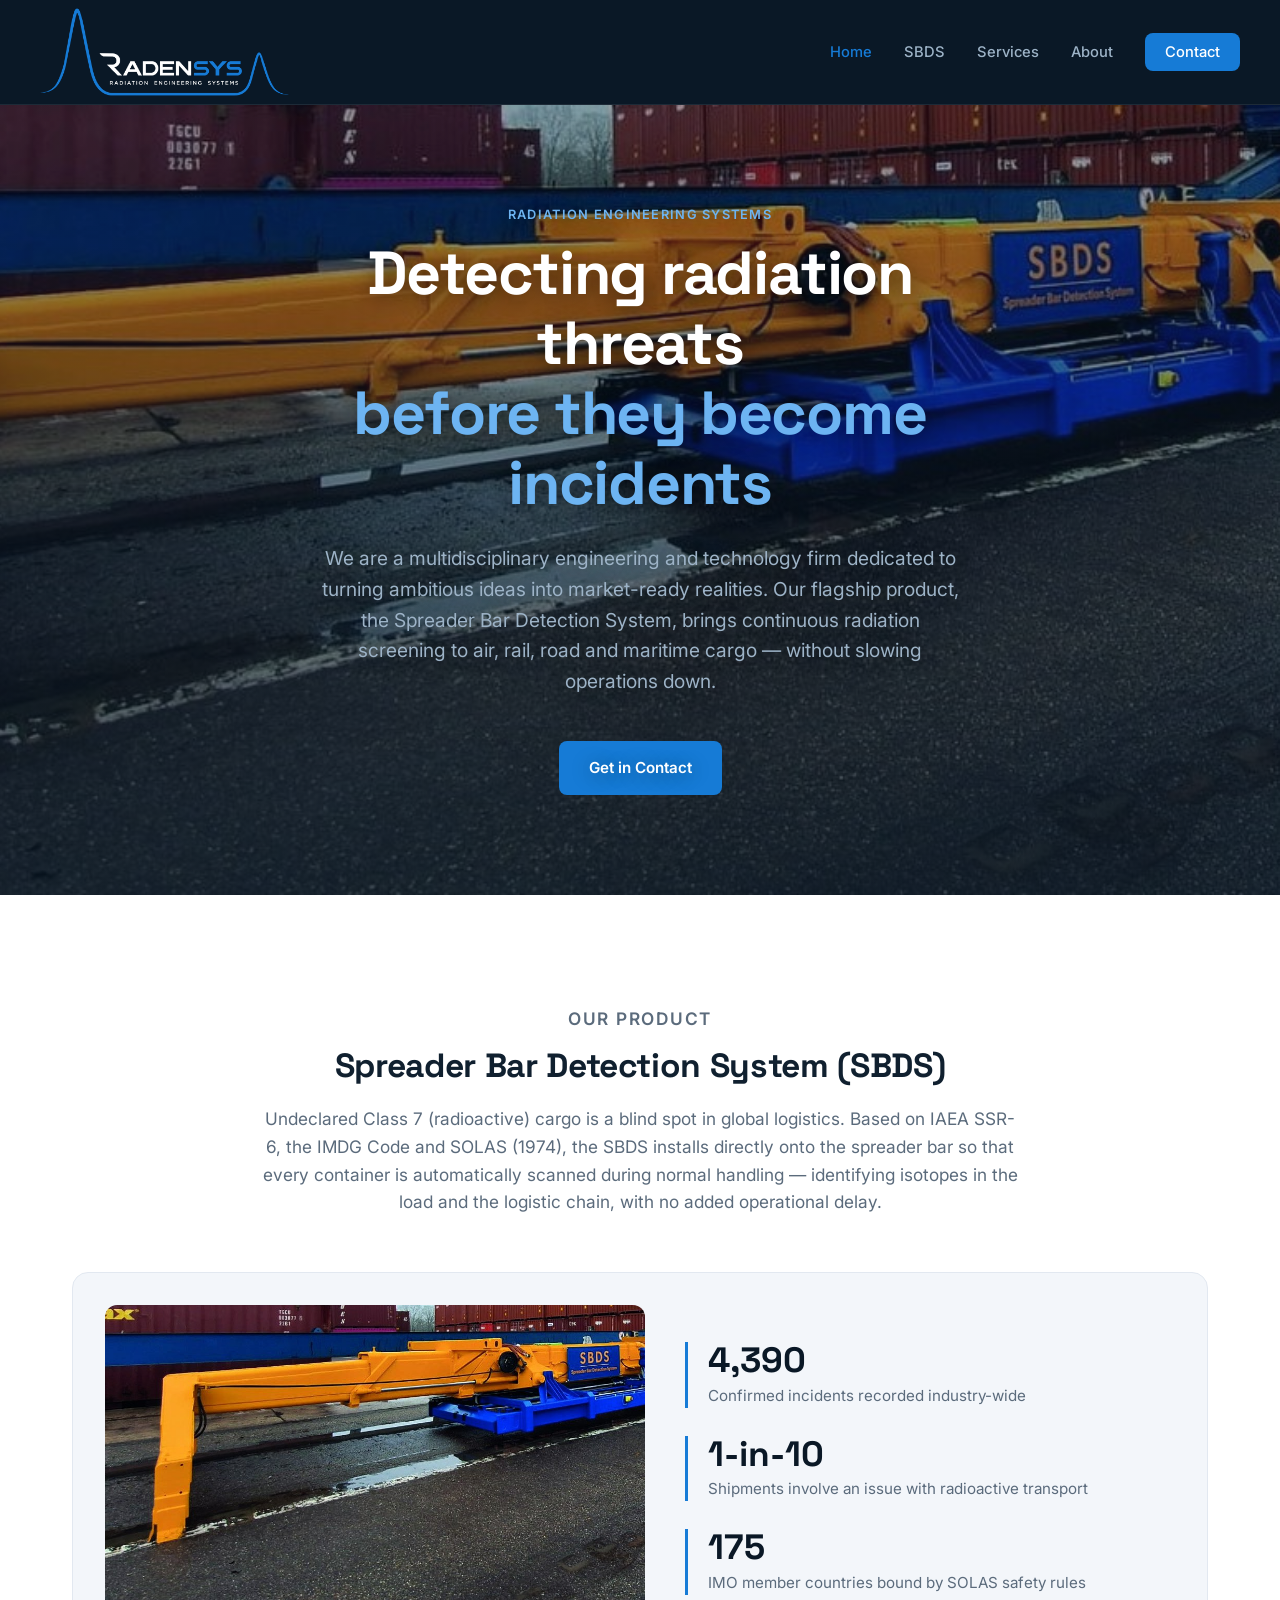
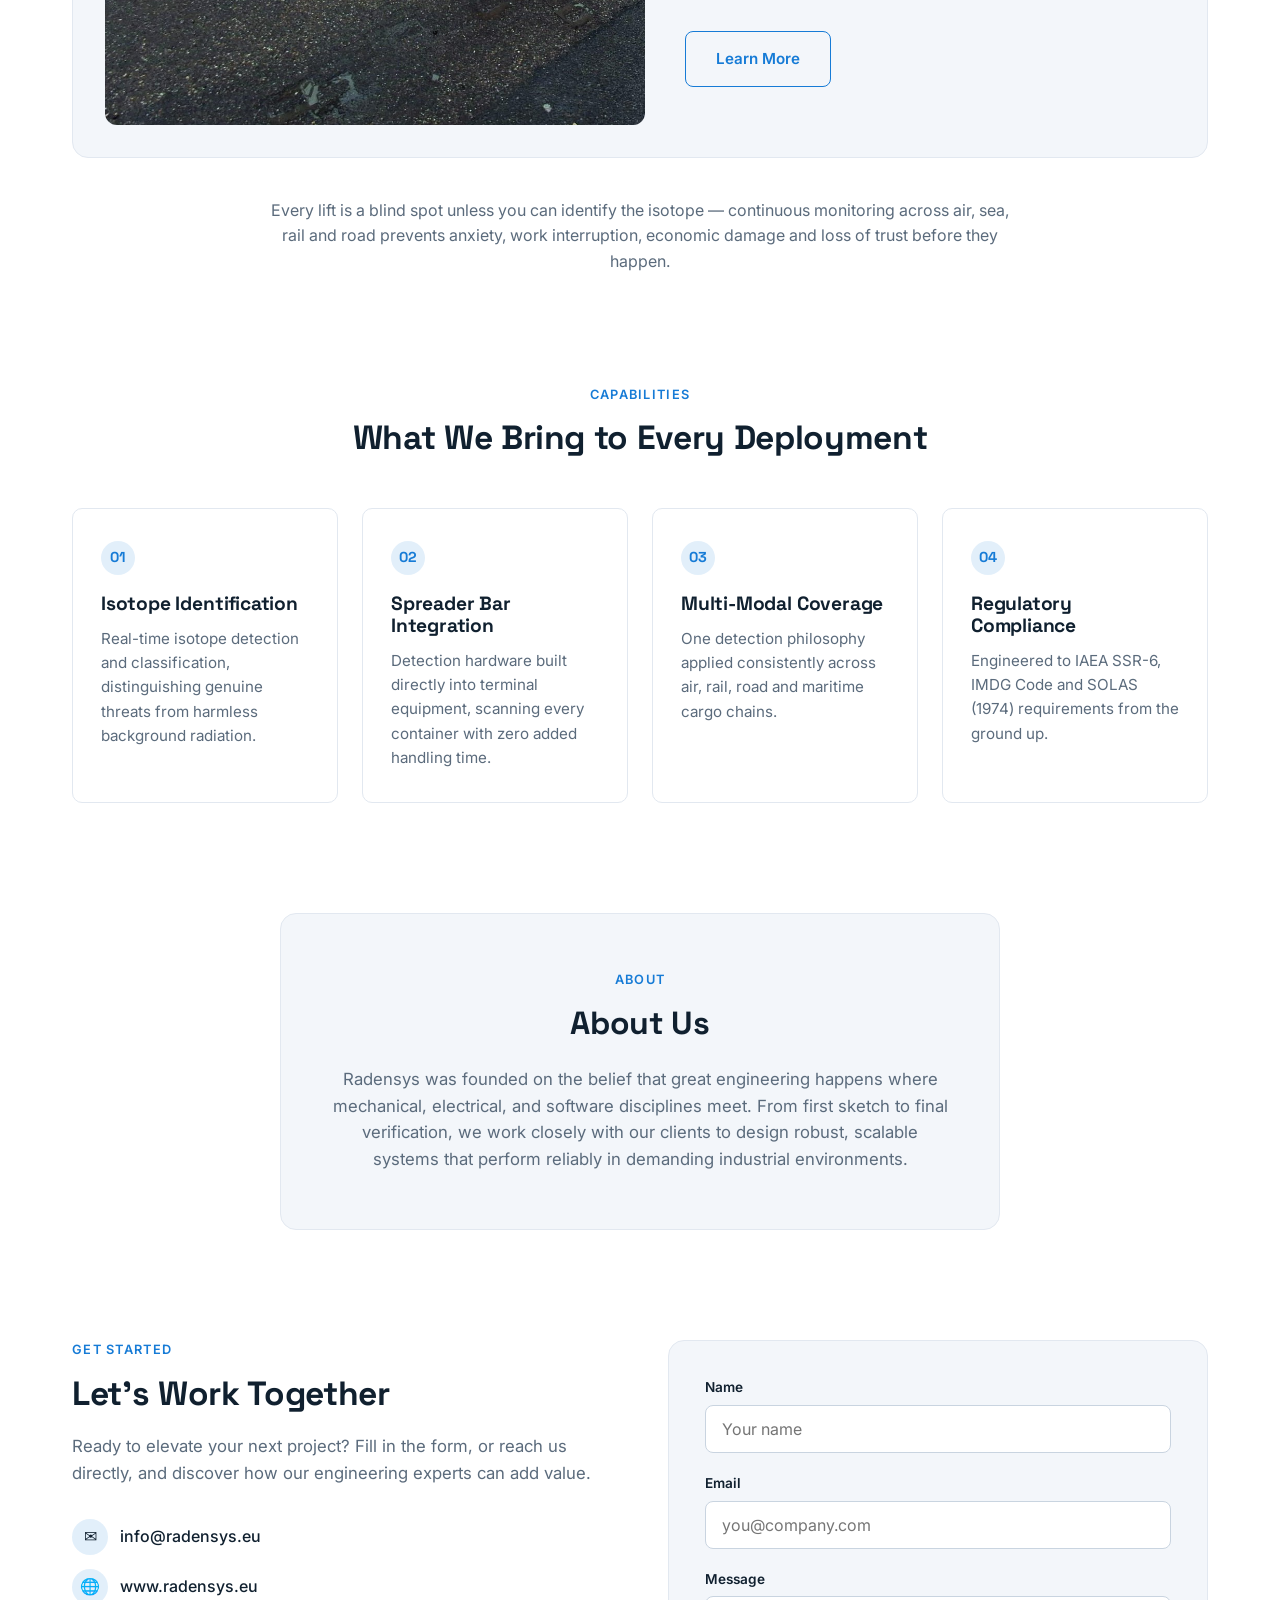
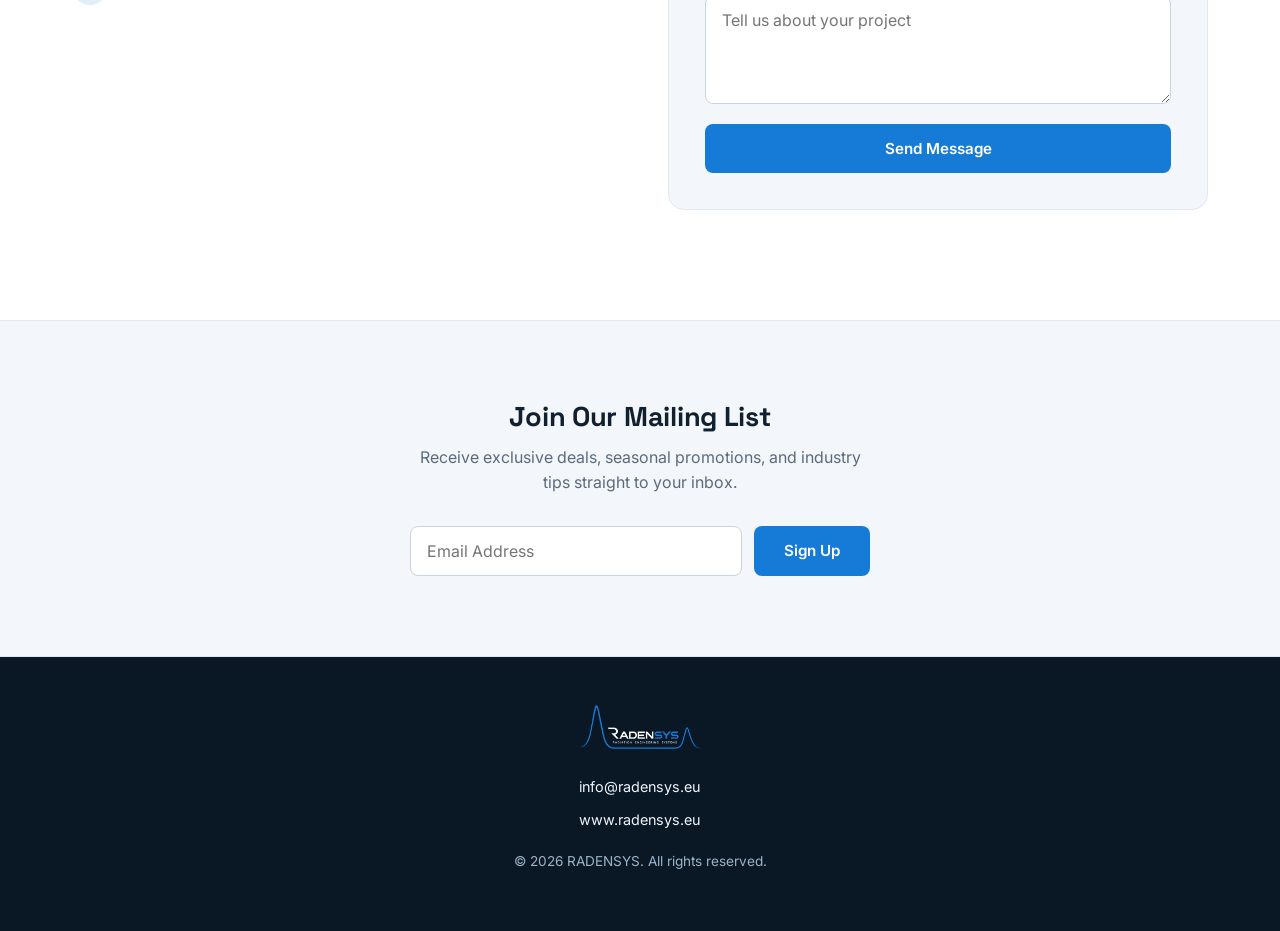
==== index.html @ 4e3378b7 "Connect contact form to Formspree endpoint The form posted to the placeholder https://formspree.io/f" ====
<!DOCTYPE html>
<html lang="en">
<head>
    <meta charset="UTF-8">
    <meta name="viewport" content="width=device-width, initial-scale=1.0">
    <title>RADENSYS | Radiation Engineering Systems</title>
    <meta name="description" content="Radensys develops the Spreader Bar Detection System (SBDS): continuous radiation threat detection for air, rail, road and maritime cargo transport.">

    <link rel="preconnect" href="https://fonts.googleapis.com">
    <link rel="preconnect" href="https://fonts.gstatic.com" crossorigin>
    <link href="https://fonts.googleapis.com/css2?family=Inter:wght@300;400;500;600;700&family=Space+Grotesk:wght@500;600;700&display=swap" rel="stylesheet">

    <link rel="stylesheet" href="style.css">
</head>
<body>

    <!-- ============ HEADER / NAV ============ -->
    <header class="navbar">
        <div class="logo">
            <a href="#home">
                <img src="assets/images/logo.png" alt="RADENSYS" width="260" height="92" decoding="async">
            </a>
        </div>

        <button class="menu-toggle" id="menuToggle" aria-label="Menu openen" aria-expanded="false">
            <span></span>
            <span></span>
            <span></span>
        </button>

        <ul class="nav-links" id="navLinks">
            <li><a href="#home" data-nav-link>Home</a></li>
            <li><a href="#product" data-nav-link>SBDS</a></li>
            <li><a href="#services" data-nav-link>Services</a></li>
            <li><a href="#about" data-nav-link>About</a></li>
            <li><a href="#contact" class="nav-cta" data-nav-link>Contact</a></li>
        </ul>
    </header>

    <!-- ============ HERO ============ -->
    <section class="hero" id="home">
        <div class="hero-bg" style="background-image:url('assets/images/hero-bg.jpg');"></div>
        <div class="hero-overlay"></div>

        <div class="hero-content">
            <p class="eyebrow eyebrow--on-dark">RADIATION ENGINEERING SYSTEMS</p>
            <h1>Detecting radiation threats <span>before they become incidents</span></h1>
            <p class="hero-lead">
                We are a multidisciplinary engineering and technology firm dedicated to turning
                ambitious ideas into market-ready realities. Our flagship product, the Spreader Bar
                Detection System, brings continuous radiation screening to air, rail, road and
                maritime cargo &mdash; without slowing operations down.
            </p>
            <a href="#contact" class="btn">Get in Contact</a>
        </div>
    </section>

    <!-- ============ PRODUCT: SBDS ============ -->
    <section class="product-section reveal" id="product">
        <div class="product-intro">
            <p class="eyebrow">OUR PRODUCT</p>
            <h2>Spreader Bar Detection System (SBDS)</h2>
            <p>
                Undeclared Class 7 (radioactive) cargo is a blind spot in global logistics. Based on
                IAEA SSR-6, the IMDG Code and SOLAS (1974), the SBDS installs directly onto the
                spreader bar so that every container is automatically scanned during normal handling
                &mdash; identifying isotopes in the load and the logistic chain, with no added
                operational delay.
            </p>
        </div>

        <div class="product-showcase">
            <img src="assets/images/product-detail.jpg" alt="The Radensys Spreader Bar Detection System installed on a container terminal" loading="lazy" decoding="async" width="1040" height="816">
            <div class="product-stats">
                <div class="stat">
                    <span class="stat-number">4,390</span>
                    <span class="stat-label">Confirmed incidents recorded industry-wide</span>
                </div>
                <div class="stat">
                    <span class="stat-number">1-in-10</span>
                    <span class="stat-label">Shipments involve an issue with radioactive transport</span>
                </div>
                <div class="stat">
                    <span class="stat-number">175</span>
                    <span class="stat-label">IMO member countries bound by SOLAS safety rules</span>
                </div>

                <a href="sbds-whitepaper.html" class="btn btn--outline">Learn More</a>
            </div>
        </div>

        <p class="product-footnote">
            Every lift is a blind spot unless you can identify the isotope &mdash;
            continuous monitoring across air, sea, rail and road prevents anxiety, work
            interruption, economic damage and loss of trust before they happen.
        </p>
    </section>

    <!-- ============ SERVICES ============ -->
    <section class="services-section reveal" id="services">
        <p class="eyebrow">CAPABILITIES</p>
        <h2>What We Bring to Every Deployment</h2>
        <div class="grid">
            <div class="card reveal">
                <span class="card-code">01</span>
                <h3>Isotope Identification</h3>
                <p>Real-time isotope detection and classification, distinguishing genuine threats from harmless background radiation.</p>
            </div>
            <div class="card reveal">
                <span class="card-code">02</span>
                <h3>Spreader Bar Integration</h3>
                <p>Detection hardware built directly into terminal equipment, scanning every container with zero added handling time.</p>
            </div>
            <div class="card reveal">
                <span class="card-code">03</span>
                <h3>Multi-Modal Coverage</h3>
                <p>One detection philosophy applied consistently across air, rail, road and maritime cargo chains.</p>
            </div>
            <div class="card reveal">
                <span class="card-code">04</span>
                <h3>Regulatory Compliance</h3>
                <p>Engineered to IAEA SSR-6, IMDG Code and SOLAS (1974) requirements from the ground up.</p>
            </div>
        </div>
    </section>

    <!-- ============ ABOUT ============ -->
    <section class="about-section reveal" id="about">
        <div class="about-frame">
            <p class="eyebrow">ABOUT</p>
            <h2>About Us</h2>
            <p>
                Radensys was founded on the belief that great engineering happens where mechanical,
                electrical, and software disciplines meet. From first sketch to final verification, we
                work closely with our clients to design robust, scalable systems that perform reliably
                in demanding industrial environments.
            </p>
        </div>
    </section>

    <!-- ============ CTA: WORK TOGETHER / CONTACT ============ -->
    <section class="cta-section reveal" id="contact">
        <div class="contact-wrap">
            <div class="contact-intro">
                <p class="eyebrow">GET STARTED</p>
                <h2>Let's Work Together</h2>
                <p>
                    Ready to elevate your next project? Fill in the form, or reach us directly, and
                    discover how our engineering experts can add value.
                </p>

                <div class="contact-details">
                    <a href="mailto:info@radensys.eu">
                        <span class="contact-icon" aria-hidden="true">&#9993;</span>
                        info@radensys.eu
                    </a>
                    <a href="https://www.radensys.eu">
                        <span class="contact-icon" aria-hidden="true">&#127760;</span>
                        www.radensys.eu
                    </a>
                </div>
            </div>

            <div class="contact-card">
                <!--
                    Formulier via Formspree (gratis tot 50 verzendingen/maand, geen backend nodig).
                    Inzendingen komen toe op info@radensys.eu.
                    Het versturen zelf gebeurt via fetch() in main.js, zodat de bezoeker
                    op de pagina blijft; zonder JavaScript valt dit terug op een gewone POST.
                -->
                <form class="contact-form" id="contactForm" action="https://formspree.io/f/xnjebndk" method="POST">
                    <input type="hidden" name="_subject" value="New contact form message — Radensys website">

                    <div class="field">
                        <label for="contactName">Name</label>
                        <input type="text" id="contactName" name="name" placeholder="Your name" required>
                    </div>

                    <div class="field">
                        <label for="contactEmail">Email</label>
                        <input type="email" id="contactEmail" name="email" placeholder="you@company.com" required>
                    </div>

                    <div class="field">
                        <label for="contactMessage">Message</label>
                        <textarea id="contactMessage" name="message" rows="4" placeholder="Tell us about your project" required></textarea>
                    </div>

                    <button type="submit" class="btn btn--block">Send Message</button>
                </form>

                <p id="contactFormStatus" class="form-status" hidden></p>
            </div>
        </div>
    </section>

    <!-- ============ NEWSLETTER ============ -->
    <section class="newsletter-section">
        <h2>Join Our Mailing List</h2>
        <p>Receive exclusive deals, seasonal promotions, and industry tips straight to your inbox.</p>
        <!--
            Zelfde Formspree-formulier als het contactformulier (zie hierboven) —
            beide komen zo toe op hetzelfde e-mailadres, met een duidelijk
            onderwerp om ze uit elkaar te houden.
        -->
        <form id="newsletterForm" class="newsletter-form" action="https://formspree.io/f/YOUR_FORM_ID" method="POST">
            <input type="hidden" name="_subject" value="New mailing list signup — Radensys website">
            <input type="hidden" name="form_name" value="Mailing list signup">
            <label for="newsletterEmail" class="sr-only">Email Address</label>
            <input type="email" id="newsletterEmail" name="email" placeholder="Email Address" required>
            <button type="submit" class="btn">Sign Up</button>
        </form>
        <p id="newsletterThanks" class="newsletter-thanks" hidden>Thank you!</p>
    </section>

    <!-- ============ FOOTER ============ -->
    <footer>
        <img src="assets/images/logo.png" alt="RADENSYS" class="footer-logo" width="160" height="57" loading="lazy" decoding="async">
        <p><a href="mailto:info@radensys.eu">info@radensys.eu</a></p>
        <p><a href="https://www.radensys.eu">www.radensys.eu</a></p>
        <p class="copyright">&copy; 2026 RADENSYS. All rights reserved.</p>
    </footer>

    <!-- Sticky mobiele contact-balk (enkel zichtbaar op smalle schermen) -->
    <div class="mobile-cta-bar">
        <a href="mailto:info@radensys.eu">Email</a>
        <a href="#contact" class="btn">Get in Contact</a>
    </div>

    <!-- Back-to-top knop, verschijnt na scrollen -->
    <button id="backToTop" class="back-to-top" aria-label="Terug naar boven" hidden>&uarr;</button>

    <script src="main.js"></script>
</body>
</html>
---- style.css ----
/* ==========================================================
   RADENSYS — stylesheet
   Kleurenschema afgeleid van het echte logo: blauw (#167BD6),
   zwart/inkt, en wit. Donkere navbar/hero (waar het logo van
   nature op staat), de rest van de site is licht en helder.
   ========================================================== */

:root {
    /* Kleuren */
    --navy: #0a1826;        /* donker navy voor navbar, hero, footer */
    --navy-soft: #12283b;
    --bg: #ffffff;          /* hoofdachtergrond: licht */
    --bg-soft: #f3f6fa;     /* lichte sectie-achtergrond ter afwisseling */
    --card-bg: #ffffff;
    --border-color: #e2e8f0;
    --border-color-strong: #c9d4e0;
    --text-main: #10202f;   /* bijna zwart, ietsje navy getint */
    --text-muted: #5b6b7c;
    --text-on-dark: #eef4fb;
    --text-on-dark-muted: #9db3c7;

    --accent: #167bd6;      /* het echte logo-blauw */
    --accent-dark: #0f5ea8;
    --accent-soft: rgba(22, 123, 214, 0.12);

    /* Typografie */
    --font-display: 'Space Grotesk', 'Inter', sans-serif;
    --font-body: 'Inter', sans-serif;

    --max-width: 1200px;
}

/* --- Reset --- */
* {
    box-sizing: border-box;
    margin: 0;
    padding: 0;
}

html {
    scroll-behavior: smooth;
}

body {
    font-family: var(--font-body);
    background-color: var(--bg);
    color: var(--text-main);
    line-height: 1.6;
    overflow-x: hidden;
}

h1, h2, h3 {
    font-family: var(--font-display);
    line-height: 1.15;
    letter-spacing: -0.01em;
}

a {
    color: inherit;
}

.sr-only {
    position: absolute;
    width: 1px;
    height: 1px;
    overflow: hidden;
    clip: rect(0 0 0 0);
    white-space: nowrap;
}

/* Eyebrow: klein label boven een titel */
.eyebrow {
    font-family: var(--font-body);
    font-size: 0.8rem;
    font-weight: 600;
    letter-spacing: 0.1em;
    text-transform: uppercase;
    color: var(--accent);
    margin-bottom: 14px;
}

.eyebrow--on-dark {
    color: #6db4f2;
}

/* --- Knop --- */
.btn {
    display: inline-block;
    background-color: var(--accent);
    color: #ffffff;
    text-decoration: none;
    padding: 15px 30px;
    font-family: var(--font-body);
    font-weight: 600;
    font-size: 0.95rem;
    border: none;
    border-radius: 8px;
    cursor: pointer;
    transition: background 0.2s, transform 0.15s, box-shadow 0.2s;
}

.btn:hover {
    background-color: var(--accent-dark);
    transform: translateY(-2px);
    box-shadow: 0 10px 24px -8px var(--accent-soft);
}

.btn--block {
    width: 100%;
    text-align: center;
}

.btn--outline {
    background-color: transparent;
    color: var(--accent);
    border: 1.5px solid var(--accent);
    align-self: flex-start;
    margin-top: 8px;
}

.btn--outline:hover {
    background-color: var(--accent);
    color: #ffffff;
}

/* ==========================================================
   SCROLL REVEAL
   ========================================================== */
.reveal {
    opacity: 0;
    transform: translateY(24px);
    transition: opacity 0.6s ease, transform 0.6s ease;
}

.reveal.is-visible {
    opacity: 1;
    transform: translateY(0);
}

@media (prefers-reduced-motion: reduce) {
    .reveal {
        opacity: 1;
        transform: none;
        transition: none;
    }
}

/* ==========================================================
   NAVBAR (blijft donker — het logo is hiervoor gemaakt)
   ========================================================== */
.navbar {
    position: sticky;
    top: 0;
    z-index: 100;
    display: flex;
    justify-content: space-between;
    align-items: center;
    padding: 8px max(2rem, (100vw - var(--max-width)) / 2);
    background-color: var(--navy);
    border-bottom: 1px solid rgba(255, 255, 255, 0.08);
}

.navbar .logo img {
    height: 88px;
    width: auto;
    display: block;
}

.nav-links {
    display: flex;
    align-items: center;
    gap: 32px;
    list-style: none;
}

.nav-links a {
    color: var(--text-on-dark-muted);
    text-decoration: none;
    font-weight: 500;
    font-size: 0.92rem;
    transition: color 0.2s;
}

.nav-links a:hover {
    color: var(--text-on-dark);
}

.nav-links a.nav-cta {
    color: #ffffff;
    background-color: var(--accent);
    padding: 10px 20px;
    border-radius: 8px;
}

.nav-links a.nav-cta:hover {
    background-color: var(--accent-dark);
    color: #ffffff;
}

.nav-links a.active-link {
    color: var(--accent);
}

.nav-links a.nav-cta.active-link {
    color: #ffffff;
}

/* Hamburger (verborgen op desktop) */
.menu-toggle {
    display: none;
    flex-direction: column;
    justify-content: space-between;
    width: 26px;
    height: 18px;
    background: none;
    border: none;
    cursor: pointer;
    padding: 0;
}

.menu-toggle span {
    display: block;
    height: 2px;
    width: 100%;
    background-color: var(--text-on-dark);
    border-radius: 2px;
    transition: transform 0.2s, opacity 0.2s;
}

/* ==========================================================
   HERO (donker, met productfoto als achtergrond)
   ========================================================== */
.hero {
    position: relative;
    display: flex;
    align-items: center;
    justify-content: center;
    min-height: 82vh;
    text-align: center;
    overflow: hidden;
    background-color: var(--navy);
}

.hero-bg {
    position: absolute;
    inset: 0;
    background-size: cover;
    background-position: center;
    opacity: 0.85;
}

.hero-overlay {
    position: absolute;
    inset: 0;
    background: linear-gradient(180deg, rgba(10, 24, 38, 0.25) 0%, rgba(10, 24, 38, 0.7) 100%);
}

.hero-content {
    position: relative;
    z-index: 2;
    max-width: 820px;
    padding: 100px 2rem;
    color: var(--text-on-dark);
    text-shadow: 0 2px 20px rgba(0, 0, 0, 0.45);
}

.hero-content h1 {
    font-size: clamp(2.4rem, 5vw, 3.8rem);
    font-weight: 700;
    letter-spacing: -0.02em;
    margin-bottom: 24px;
    color: #ffffff;
}

.hero-content h1 span {
    color: #6db4f2;
    display: block;
}

.hero-lead {
    font-family: var(--font-body);
    font-size: clamp(1.05rem, 2vw, 1.2rem);
    color: var(--text-on-dark-muted);
    max-width: 640px;
    margin: 0 auto 44px auto;
}

/* ==========================================================
   PRODUCT — Spreader Bar Detection System
   ========================================================== */
.product-section {
    max-width: var(--max-width);
    margin: 0 auto;
    padding: 110px 2rem;
}

.product-intro {
    max-width: 760px;
    margin: 0 auto 56px auto;
    text-align: center;
}

.product-intro h2 {
    font-size: 2.1rem;
    margin-bottom: 20px;
}

.product-intro p {
    color: var(--text-muted);
    font-size: 1.08rem;
}

.product-showcase {
    display: grid;
    grid-template-columns: 1.1fr 1fr;
    gap: 40px;
    align-items: center;
    background-color: var(--bg-soft);
    border: 1px solid var(--border-color);
    border-radius: 16px;
    padding: 32px;
}

.product-showcase img {
    width: 100%;
    height: 100%;
    max-height: 420px;
    object-fit: cover;
    border-radius: 12px;
    display: block;
}

.product-stats {
    display: flex;
    flex-direction: column;
    gap: 28px;
}

.stat {
    border-left: 3px solid var(--accent);
    padding-left: 20px;
}

.stat-number {
    display: block;
    font-family: var(--font-display);
    font-size: 2.2rem;
    font-weight: 700;
    color: var(--navy);
    line-height: 1;
    margin-bottom: 6px;
}

.stat-label {
    display: block;
    color: var(--text-muted);
    font-size: 0.95rem;
}

.product-footnote {
    max-width: 760px;
    margin: 40px auto 0 auto;
    text-align: center;
    color: var(--text-muted);
    font-size: 1rem;
}

/* ==========================================================
   SERVICES
   ========================================================== */
.services-section {
    max-width: var(--max-width);
    margin: 0 auto;
    padding: 0 2rem 110px 2rem;
    text-align: center;
}

.services-section h2 {
    font-size: 2.1rem;
    margin-bottom: 50px;
}

.grid {
    display: grid;
    grid-template-columns: repeat(auto-fit, minmax(250px, 1fr));
    gap: 24px;
    text-align: left;
}

.card {
    position: relative;
    background-color: var(--card-bg);
    border: 1px solid var(--border-color);
    padding: 32px 28px;
    border-radius: 10px;
    transition: border-color 0.2s, transform 0.2s, box-shadow 0.2s;
}

.card:hover {
    border-color: var(--accent);
    transform: translateY(-4px);
    box-shadow: 0 16px 32px -20px rgba(16, 32, 47, 0.25);
}

.card-code {
    display: inline-flex;
    align-items: center;
    justify-content: center;
    width: 34px;
    height: 34px;
    font-family: var(--font-display);
    font-size: 0.9rem;
    font-weight: 700;
    color: var(--accent);
    background-color: var(--accent-soft);
    border-radius: 50%;
    margin-bottom: 18px;
}

.card h3 {
    font-size: 1.2rem;
    margin-bottom: 12px;
}

.card p {
    color: var(--text-muted);
    font-size: 0.95rem;
}

/* ==========================================================
   ABOUT
   ========================================================== */
.about-section {
    max-width: var(--max-width);
    margin: 0 auto;
    padding: 0 2rem 110px 2rem;
}

.about-frame {
    max-width: 720px;
    margin: 0 auto;
    padding: 56px 48px;
    text-align: center;
    border: 1px solid var(--border-color);
    border-radius: 16px;
    background-color: var(--bg-soft);
}

.about-frame h2 {
    font-size: 2rem;
    margin-bottom: 24px;
}

.about-frame p:not(.eyebrow) {
    color: var(--text-muted);
    font-size: 1.05rem;
}

/* ==========================================================
   CTA — LET'S WORK TOGETHER / CONTACT
   ========================================================== */
.cta-section {
    max-width: var(--max-width);
    margin: 0 auto;
    padding: 0 2rem 110px 2rem;
}

.contact-wrap {
    display: grid;
    grid-template-columns: 1fr 1fr;
    gap: 56px;
    align-items: start;
}

.contact-intro h2 {
    font-size: 2.1rem;
    margin-bottom: 20px;
}

.contact-intro p:not(.eyebrow) {
    color: var(--text-muted);
    font-size: 1.05rem;
    margin-bottom: 32px;
}

.contact-details {
    display: flex;
    flex-direction: column;
    gap: 14px;
}

.contact-details a {
    display: inline-flex;
    align-items: center;
    gap: 12px;
    color: var(--text-main);
    text-decoration: none;
    font-weight: 500;
}

.contact-details a:hover {
    color: var(--accent);
}

.contact-icon {
    display: inline-flex;
    align-items: center;
    justify-content: center;
    width: 36px;
    height: 36px;
    border-radius: 50%;
    background-color: var(--accent-soft);
    font-size: 1rem;
}

/* --- Contactkaart --- */
.contact-card {
    background-color: var(--bg-soft);
    border: 1px solid var(--border-color);
    border-radius: 16px;
    padding: 36px;
}

.contact-form {
    display: flex;
    flex-direction: column;
    gap: 20px;
}

.field {
    display: flex;
    flex-direction: column;
    gap: 6px;
}

.field label {
    font-size: 0.85rem;
    font-weight: 600;
    color: var(--text-main);
}

.contact-form input,
.contact-form textarea {
    width: 100%;
    padding: 13px 16px;
    border-radius: 8px;
    border: 1px solid var(--border-color-strong);
    background-color: #ffffff;
    color: var(--text-main);
    font-family: var(--font-body);
    font-size: 1rem;
    resize: vertical;
}

.contact-form input:focus-visible,
.contact-form textarea:focus-visible {
    outline: 2px solid var(--accent);
    outline-offset: 2px;
}

.form-status {
    margin-top: 18px;
    font-size: 0.92rem;
    font-weight: 500;
}

.form-status.success { color: var(--accent-dark); }
.form-status.error { color: #c0392b; }

/* ==========================================================
   NEWSLETTER
   ========================================================== */
.newsletter-section {
    background-color: var(--bg-soft);
    border-top: 1px solid var(--border-color);
    border-bottom: 1px solid var(--border-color);
    text-align: center;
    padding: 80px 2rem;
}

.newsletter-section h2 {
    font-size: 1.7rem;
    margin-bottom: 12px;
}

.newsletter-section > p:not(.eyebrow) {
    color: var(--text-muted);
    max-width: 460px;
    margin: 0 auto 30px auto;
}

.newsletter-form {
    display: flex;
    justify-content: center;
    gap: 12px;
    flex-wrap: wrap;
    max-width: 460px;
    margin: 0 auto;
}

.newsletter-form input[type="email"] {
    flex: 1 1 250px;
    padding: 14px 16px;
    border-radius: 8px;
    border: 1px solid var(--border-color-strong);
    background-color: #ffffff;
    color: var(--text-main);
    font-family: var(--font-body);
    font-size: 1rem;
}

.newsletter-form input[type="email"]:focus-visible {
    outline: 2px solid var(--accent);
    outline-offset: 2px;
}

.newsletter-thanks {
    margin-top: 20px;
    color: var(--accent-dark);
    font-weight: 600;
}

.newsletter-thanks.error {
    color: #c0392b;
}

/* ==========================================================
   FOOTER (donker, zoals de navbar)
   ========================================================== */
footer {
    background-color: var(--navy);
    padding: 48px 2rem;
    text-align: center;
    color: var(--text-on-dark-muted);
    font-size: 0.9rem;
}

.footer-logo {
    height: 44px;
    width: auto;
    margin-bottom: 20px;
}

footer p {
    margin-bottom: 10px;
}

footer a {
    color: var(--text-on-dark);
    text-decoration: none;
}

footer a:hover {
    color: #6db4f2;
}

footer .copyright {
    margin-top: 20px;
    color: var(--text-on-dark-muted);
    font-size: 0.85rem;
}

/* Focus states voor toetsenbordgebruik */
a:focus-visible,
button:focus-visible {
    outline: 2px solid var(--accent);
    outline-offset: 3px;
}

/* --- Back to top knop --- */
.back-to-top {
    position: fixed;
    right: 20px;
    bottom: 20px;
    z-index: 90;
    width: 44px;
    height: 44px;
    border-radius: 50%;
    border: 1px solid var(--border-color-strong);
    background-color: #ffffff;
    color: var(--text-main);
    font-size: 1.2rem;
    cursor: pointer;
    opacity: 0;
    transform: translateY(10px);
    transition: opacity 0.2s, transform 0.2s, border-color 0.2s;
    box-shadow: 0 8px 24px -8px rgba(16, 32, 47, 0.3);
}

.back-to-top.visible {
    opacity: 1;
    transform: translateY(0);
}

.back-to-top:hover {
    border-color: var(--accent);
    color: var(--accent);
}

/* --- Sticky mobiele CTA-balk (verborgen op desktop) --- */
.mobile-cta-bar {
    display: none;
}

/* ==========================================================
   WHITEPAPER PAGE (sbds-whitepaper.html)
   ========================================================== */
.paper-hero {
    background-color: var(--navy);
    text-align: center;
    padding: 80px 2rem 70px 2rem;
    color: var(--text-on-dark);
}

.paper-hero h1 {
    font-size: clamp(2rem, 4.5vw, 3rem);
    color: #ffffff;
    margin-bottom: 16px;
}

.paper-subtitle {
    max-width: 640px;
    margin: 0 auto;
    color: var(--text-on-dark-muted);
    font-size: 1.1rem;
    font-style: italic;
}

.paper {
    max-width: var(--max-width);
    margin: 0 auto;
    padding: 70px 2rem 120px 2rem;
    display: grid;
    grid-template-columns: 220px 1fr;
    gap: 56px;
    align-items: start;
}

.paper-toc {
    position: sticky;
    top: 100px;
    display: flex;
    flex-direction: column;
    gap: 12px;
    padding-right: 20px;
    border-right: 1px solid var(--border-color);
}

.paper-toc-label {
    font-size: 0.75rem;
    font-weight: 700;
    letter-spacing: 0.08em;
    text-transform: uppercase;
    color: var(--text-muted);
    margin-bottom: 4px;
}

.paper-toc a {
    color: var(--text-muted);
    text-decoration: none;
    font-size: 0.92rem;
    line-height: 1.4;
}

.paper-toc a:hover {
    color: var(--accent);
}

.paper-content {
    max-width: 720px;
}

.paper-content h2 {
    font-size: 1.5rem;
    margin-top: 48px;
    margin-bottom: 18px;
    scroll-margin-top: 100px;
}

.paper-content h2:first-child {
    margin-top: 0;
}

.paper-content p {
    color: var(--text-main);
    font-size: 1.02rem;
    margin-bottom: 20px;
}

.paper-content strong {
    color: var(--navy);
}

.citation {
    color: var(--accent);
    text-decoration: none;
    font-size: 0.85em;
    font-weight: 600;
}

.citation:hover {
    text-decoration: underline;
}

.paper-references {
    list-style: none;
    counter-reset: refs;
    display: flex;
    flex-direction: column;
    gap: 16px;
    margin-bottom: 40px;
}

.paper-references li {
    counter-increment: refs;
    position: relative;
    padding-left: 34px;
    color: var(--text-muted);
    font-size: 0.92rem;
    line-height: 1.6;
    scroll-margin-top: 100px;
}

.paper-references li::before {
    content: "[" counter(refs) "]";
    position: absolute;
    left: 0;
    color: var(--accent);
    font-weight: 600;
    font-size: 0.88rem;
}

.paper-references a {
    color: var(--accent);
    word-break: break-all;
}

.paper-cta {
    margin-top: 48px;
    padding: 32px;
    background-color: var(--bg-soft);
    border: 1px solid var(--border-color);
    border-radius: 16px;
    text-align: center;
}

.paper-cta p {
    margin-bottom: 18px;
    color: var(--text-main);
    font-weight: 500;
}

@media (max-width: 900px) {
    .paper {
        grid-template-columns: 1fr;
    }

    .paper-toc {
        position: static;
        flex-direction: row;
        flex-wrap: wrap;
        border-right: none;
        border-bottom: 1px solid var(--border-color);
        padding-right: 0;
        padding-bottom: 20px;
        gap: 8px 20px;
    }

    .paper-toc-label {
        width: 100%;
    }
}

/* ==========================================================
   RESPONSIVE
   ========================================================== */
@media (max-width: 900px) {
    .product-showcase {
        grid-template-columns: 1fr;
    }

    .contact-wrap {
        grid-template-columns: 1fr;
        gap: 40px;
    }
}

@media (max-width: 768px) {
    .menu-toggle {
        display: flex;
    }

    .navbar .logo img {
        height: 48px;
    }

    .nav-links {
        position: absolute;
        top: 100%;
        left: 0;
        right: 0;
        flex-direction: column;
        align-items: stretch;
        gap: 0;
        background-color: var(--navy);
        max-height: 0;
        overflow: hidden;
        transition: max-height 0.25s ease;
    }

    .nav-links.open {
        max-height: 320px;
    }

    .nav-links li {
        padding: 16px 2rem;
        border-top: 1px solid rgba(255, 255, 255, 0.08);
    }

    .nav-links a.nav-cta {
        display: inline-block;
    }

    /* Sticky contact-balk onderaan het scherm op mobiel */
    .mobile-cta-bar {
        display: flex;
        position: fixed;
        left: 0;
        right: 0;
        bottom: 0;
        z-index: 95;
        gap: 10px;
        padding: 12px 16px;
        background-color: var(--navy);
        border-top: 1px solid rgba(255, 255, 255, 0.08);
    }

    .mobile-cta-bar a {
        flex: 1;
        text-align: center;
        padding: 12px;
        border-radius: 8px;
        text-decoration: none;
        font-size: 0.9rem;
    }

    .mobile-cta-bar a:first-child {
        border: 1px solid rgba(255, 255, 255, 0.25);
        color: var(--text-on-dark-muted);
    }

    /* Ruimte onderaan zodat de sticky balk niets bedekt */
    body {
        padding-bottom: 72px;
    }

    .back-to-top {
        bottom: 84px;
    }
}

@media (max-width: 600px) {
    .hero {
        min-height: 74vh;
    }

    .about-frame {
        padding: 40px 24px;
    }

    .contact-card {
        padding: 24px;
    }
}
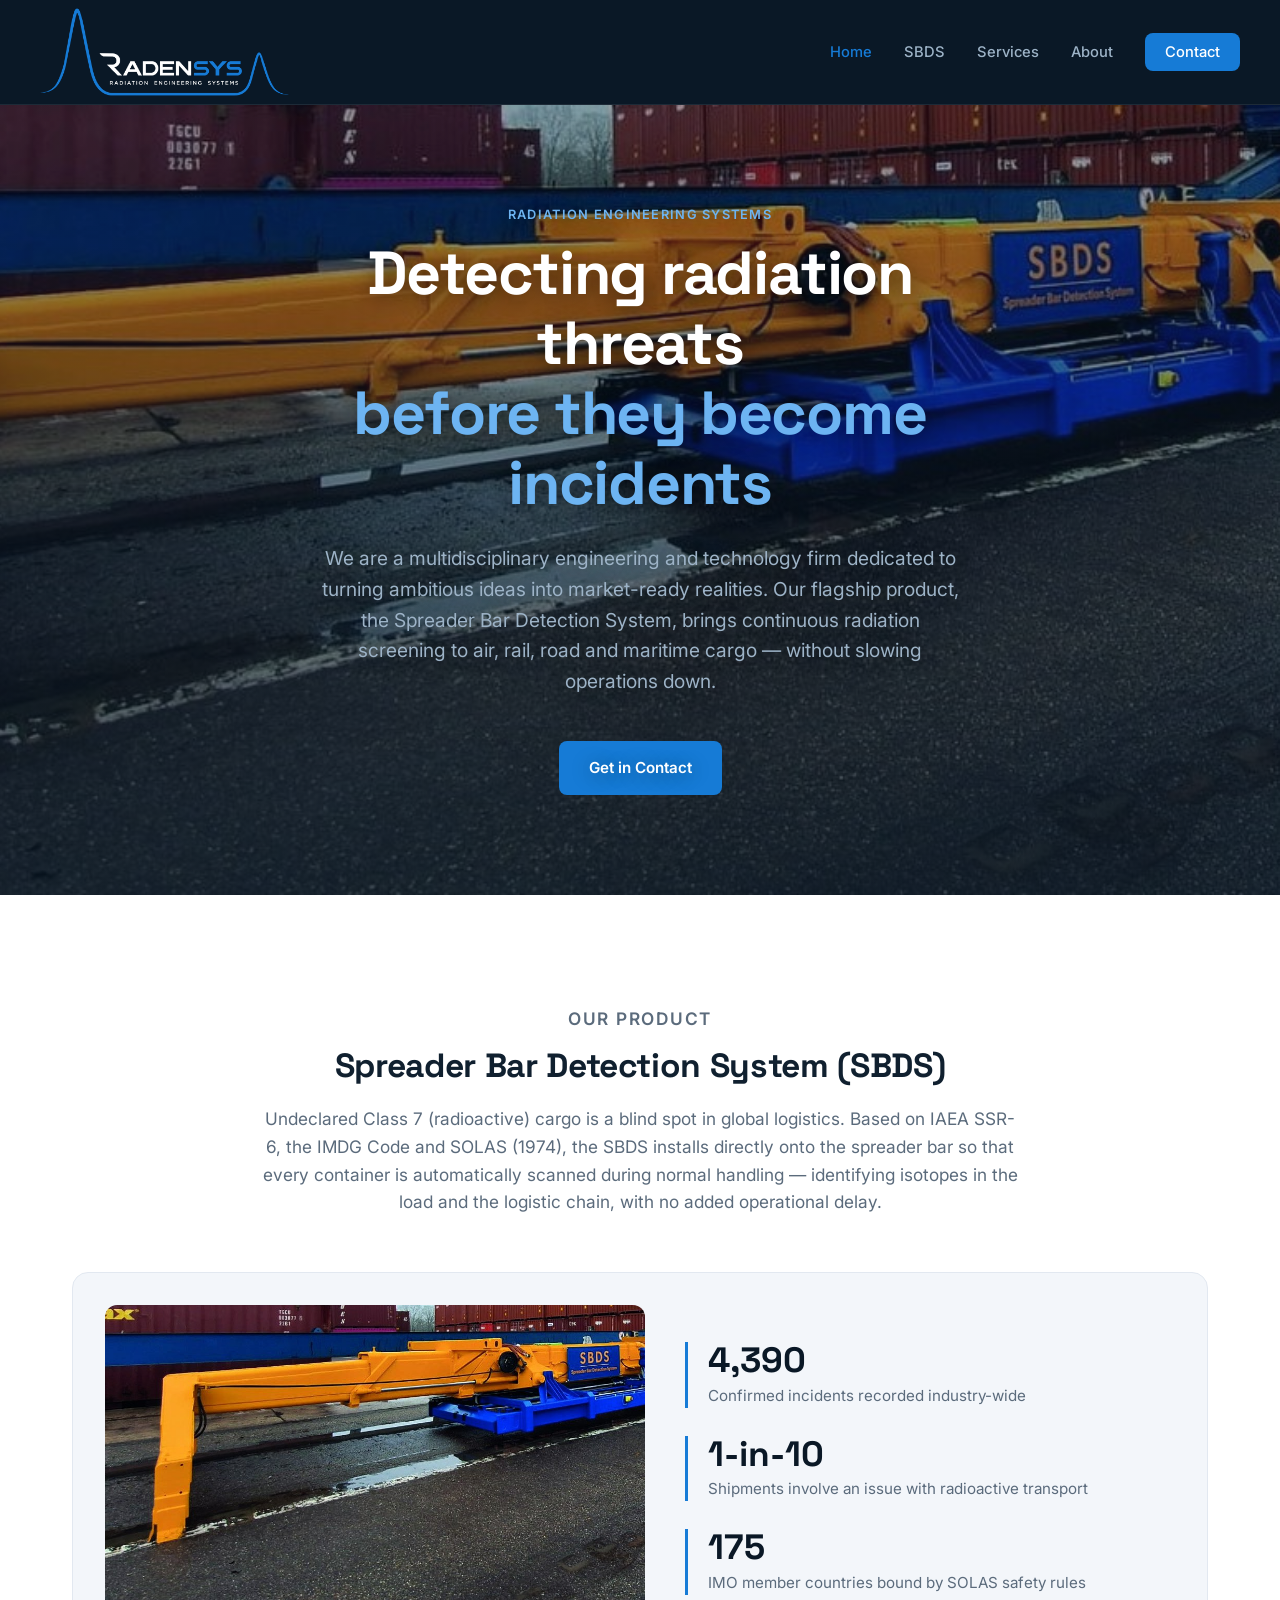
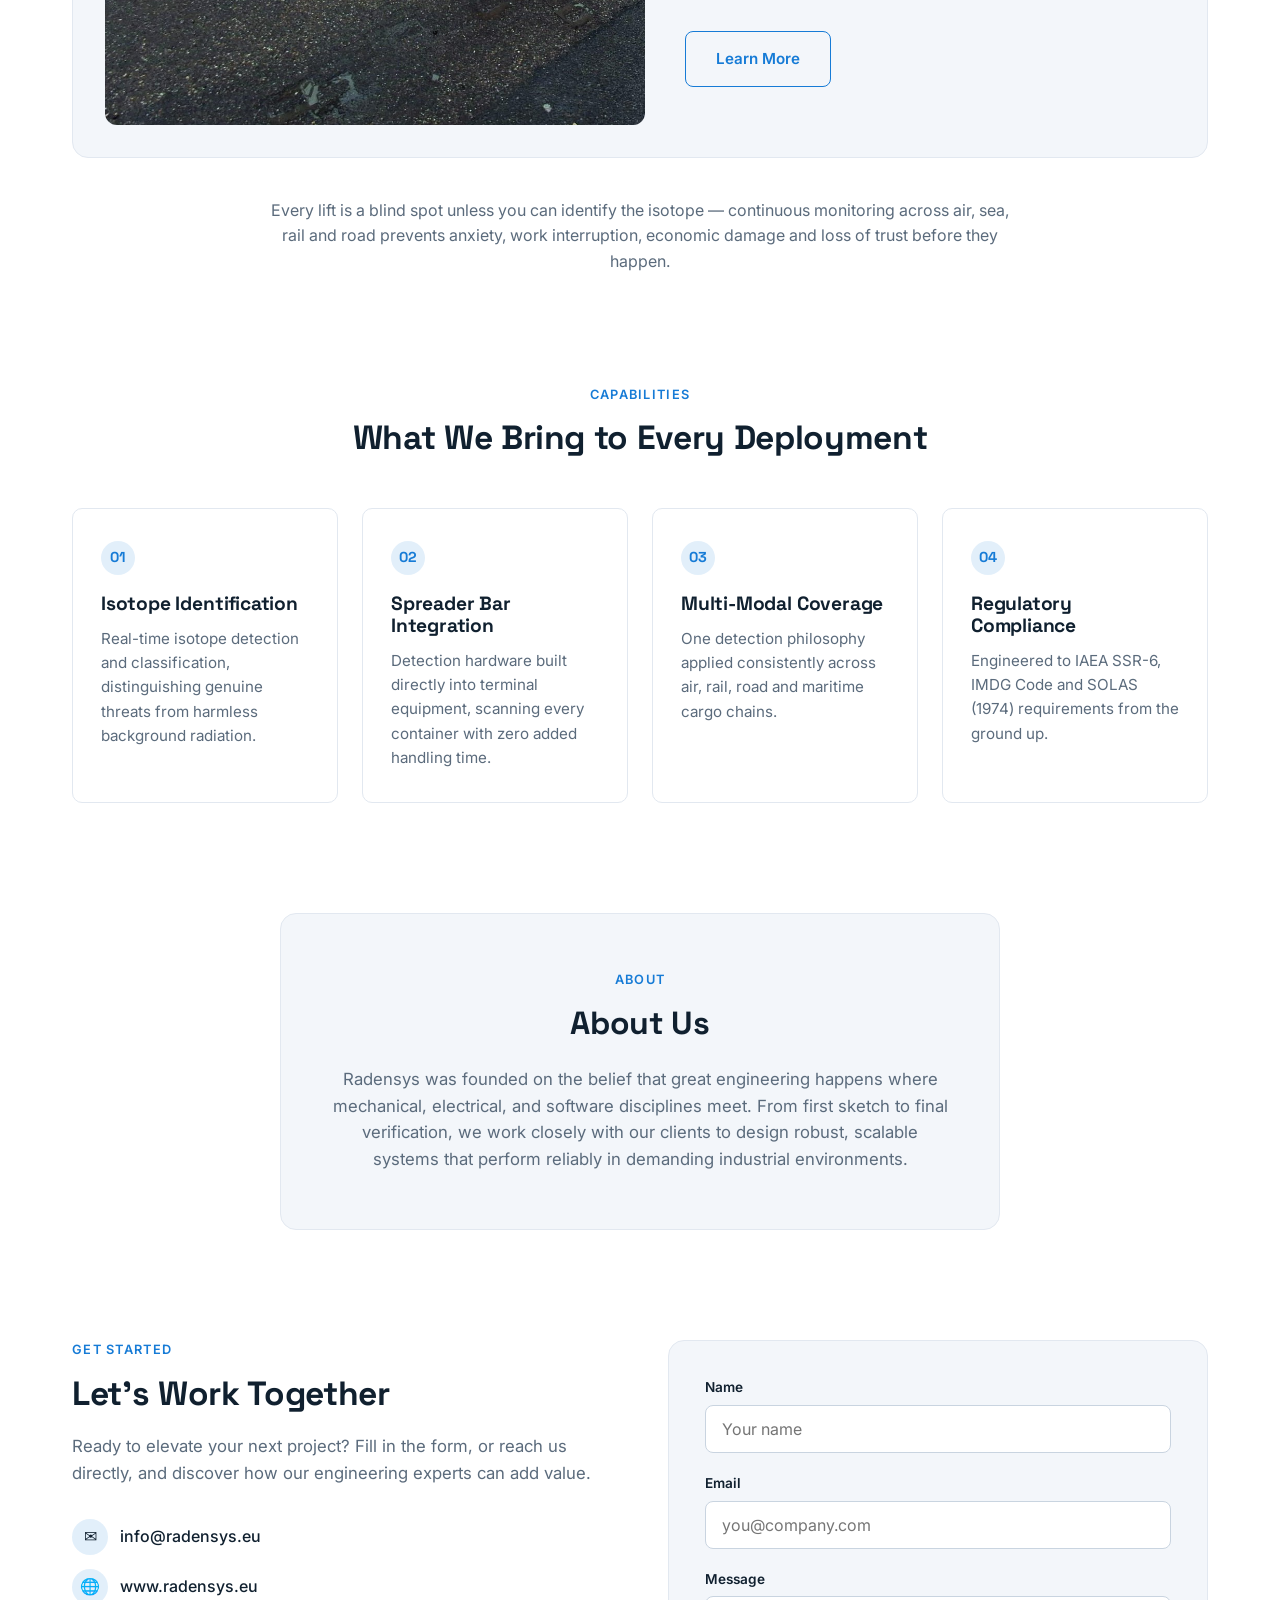
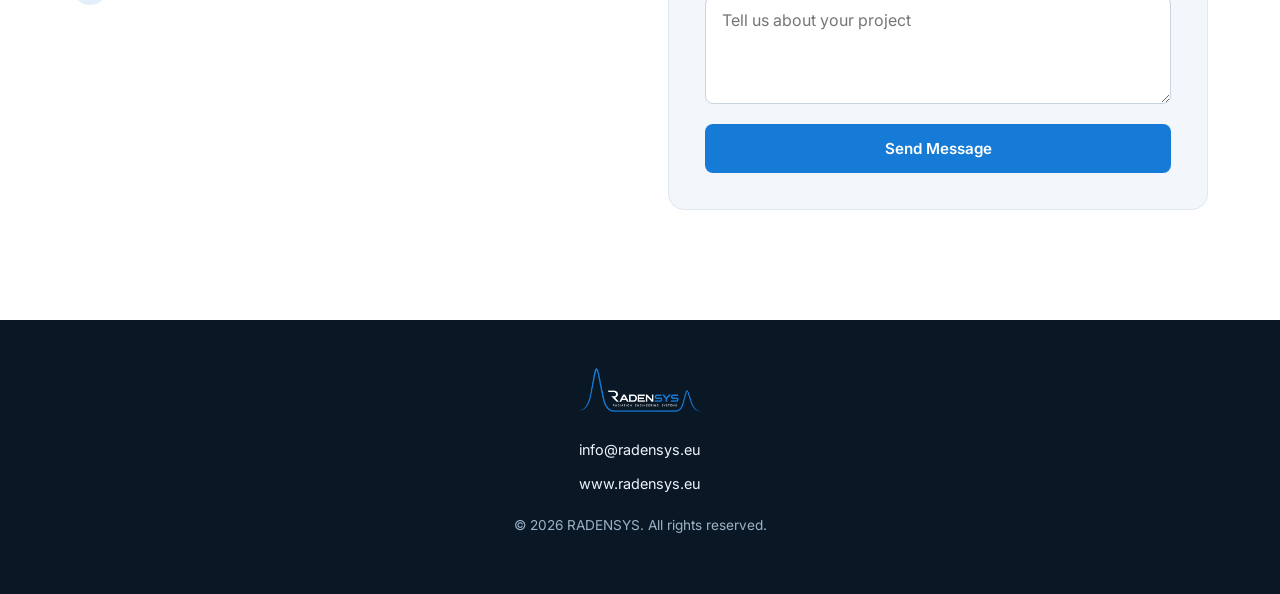
==== commit 52492055: "Remove unused newsletter section and related CSS/JS The "Join Our Mailing List" block was leftover t" ====
--- a/index.html
+++ b/index.html
@@ -194,25 +194,6 @@
         </div>
     </section>
 
-    <!-- ============ NEWSLETTER ============ -->
-    <section class="newsletter-section">
-        <h2>Join Our Mailing List</h2>
-        <p>Receive exclusive deals, seasonal promotions, and industry tips straight to your inbox.</p>
-        <!--
-            Zelfde Formspree-formulier als het contactformulier (zie hierboven) —
-            beide komen zo toe op hetzelfde e-mailadres, met een duidelijk
-            onderwerp om ze uit elkaar te houden.
-        -->
-        <form id="newsletterForm" class="newsletter-form" action="https://formspree.io/f/YOUR_FORM_ID" method="POST">
-            <input type="hidden" name="_subject" value="New mailing list signup — Radensys website">
-            <input type="hidden" name="form_name" value="Mailing list signup">
-            <label for="newsletterEmail" class="sr-only">Email Address</label>
-            <input type="email" id="newsletterEmail" name="email" placeholder="Email Address" required>
-            <button type="submit" class="btn">Sign Up</button>
-        </form>
-        <p id="newsletterThanks" class="newsletter-thanks" hidden>Thank you!</p>
-    </section>
-
     <!-- ============ FOOTER ============ -->
     <footer>
         <img src="assets/images/logo.png" alt="RADENSYS" class="footer-logo" width="160" height="57" loading="lazy" decoding="async">
--- a/style.css
+++ b/style.css
@@ -566,63 +566,6 @@
 
 .form-status.success { color: var(--accent-dark); }
 .form-status.error { color: #c0392b; }
-
-/* ==========================================================
-   NEWSLETTER
-   ========================================================== */
-.newsletter-section {
-    background-color: var(--bg-soft);
-    border-top: 1px solid var(--border-color);
-    border-bottom: 1px solid var(--border-color);
-    text-align: center;
-    padding: 80px 2rem;
-}
-
-.newsletter-section h2 {
-    font-size: 1.7rem;
-    margin-bottom: 12px;
-}
-
-.newsletter-section > p:not(.eyebrow) {
-    color: var(--text-muted);
-    max-width: 460px;
-    margin: 0 auto 30px auto;
-}
-
-.newsletter-form {
-    display: flex;
-    justify-content: center;
-    gap: 12px;
-    flex-wrap: wrap;
-    max-width: 460px;
-    margin: 0 auto;
-}
-
-.newsletter-form input[type="email"] {
-    flex: 1 1 250px;
-    padding: 14px 16px;
-    border-radius: 8px;
-    border: 1px solid var(--border-color-strong);
-    background-color: #ffffff;
-    color: var(--text-main);
-    font-family: var(--font-body);
-    font-size: 1rem;
-}
-
-.newsletter-form input[type="email"]:focus-visible {
-    outline: 2px solid var(--accent);
-    outline-offset: 2px;
-}
-
-.newsletter-thanks {
-    margin-top: 20px;
-    color: var(--accent-dark);
-    font-weight: 600;
-}
-
-.newsletter-thanks.error {
-    color: #c0392b;
-}
 
 /* ==========================================================
    FOOTER (donker, zoals de navbar)
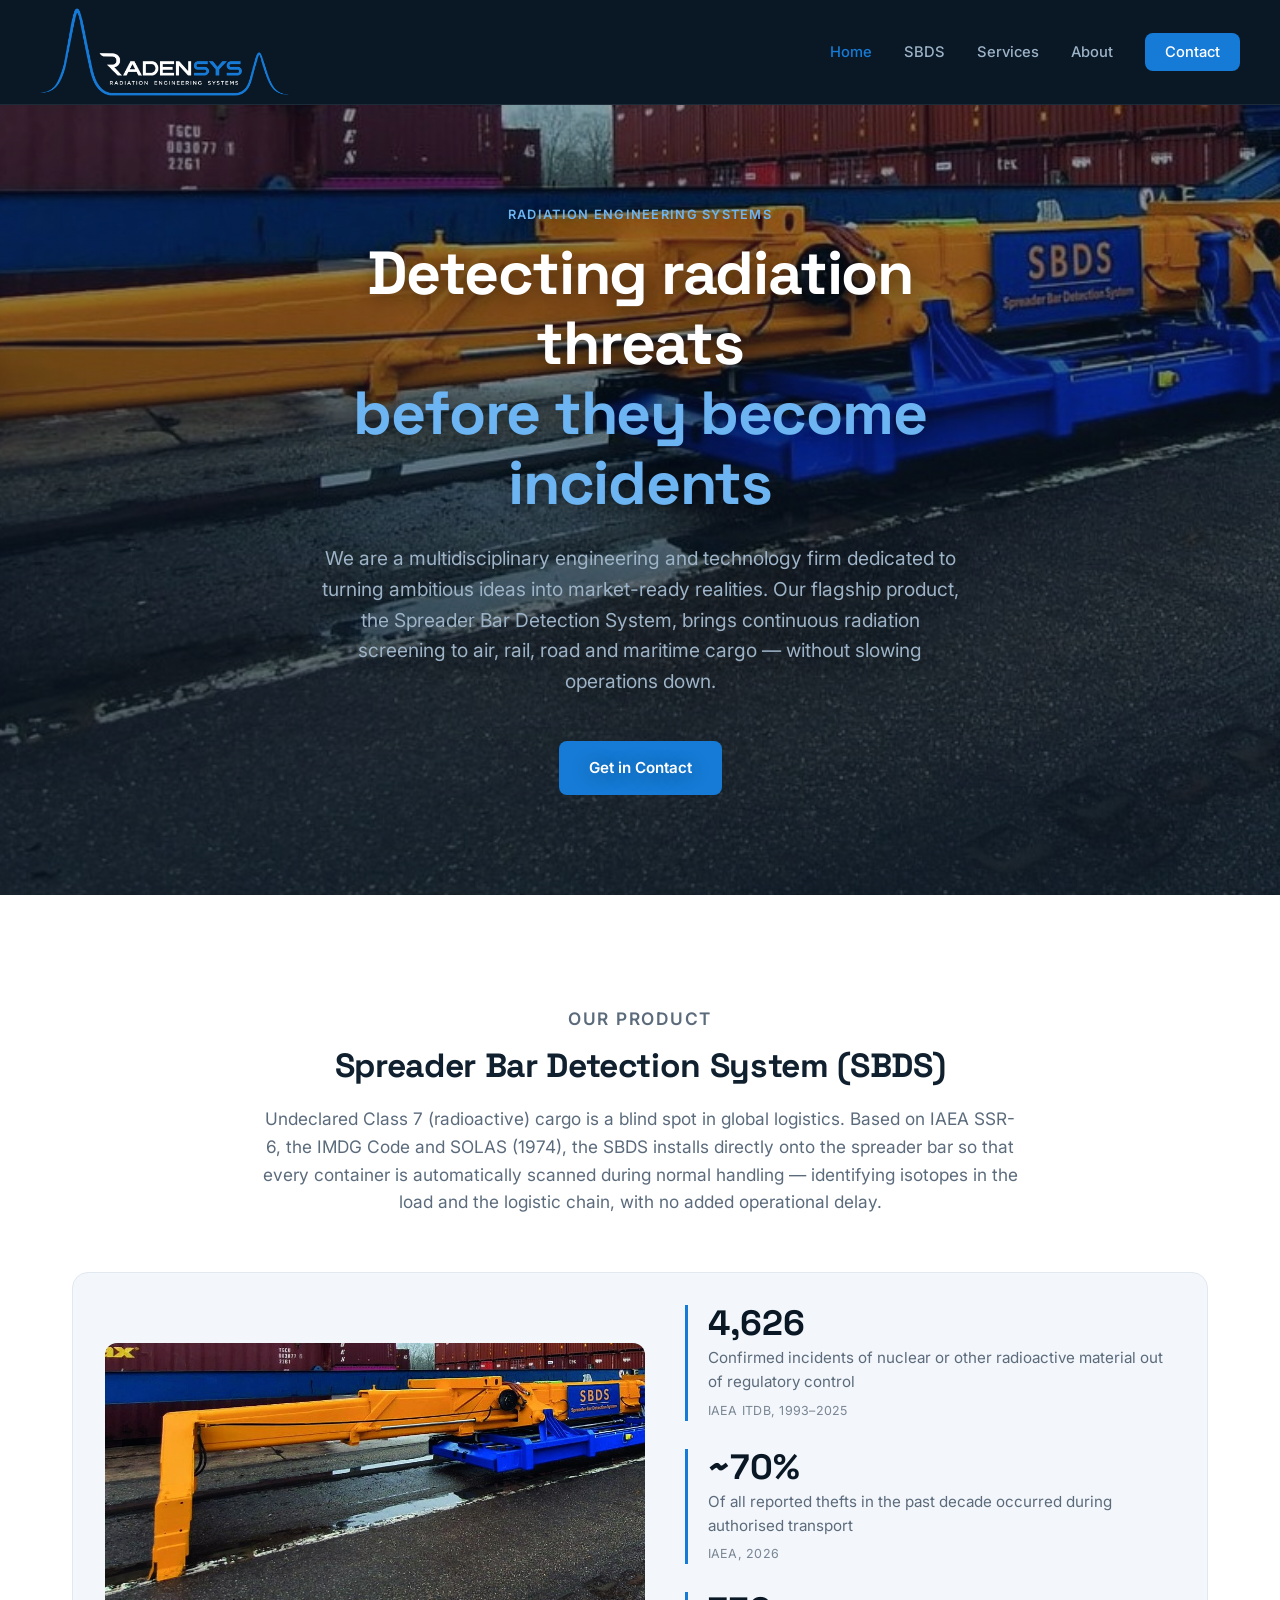
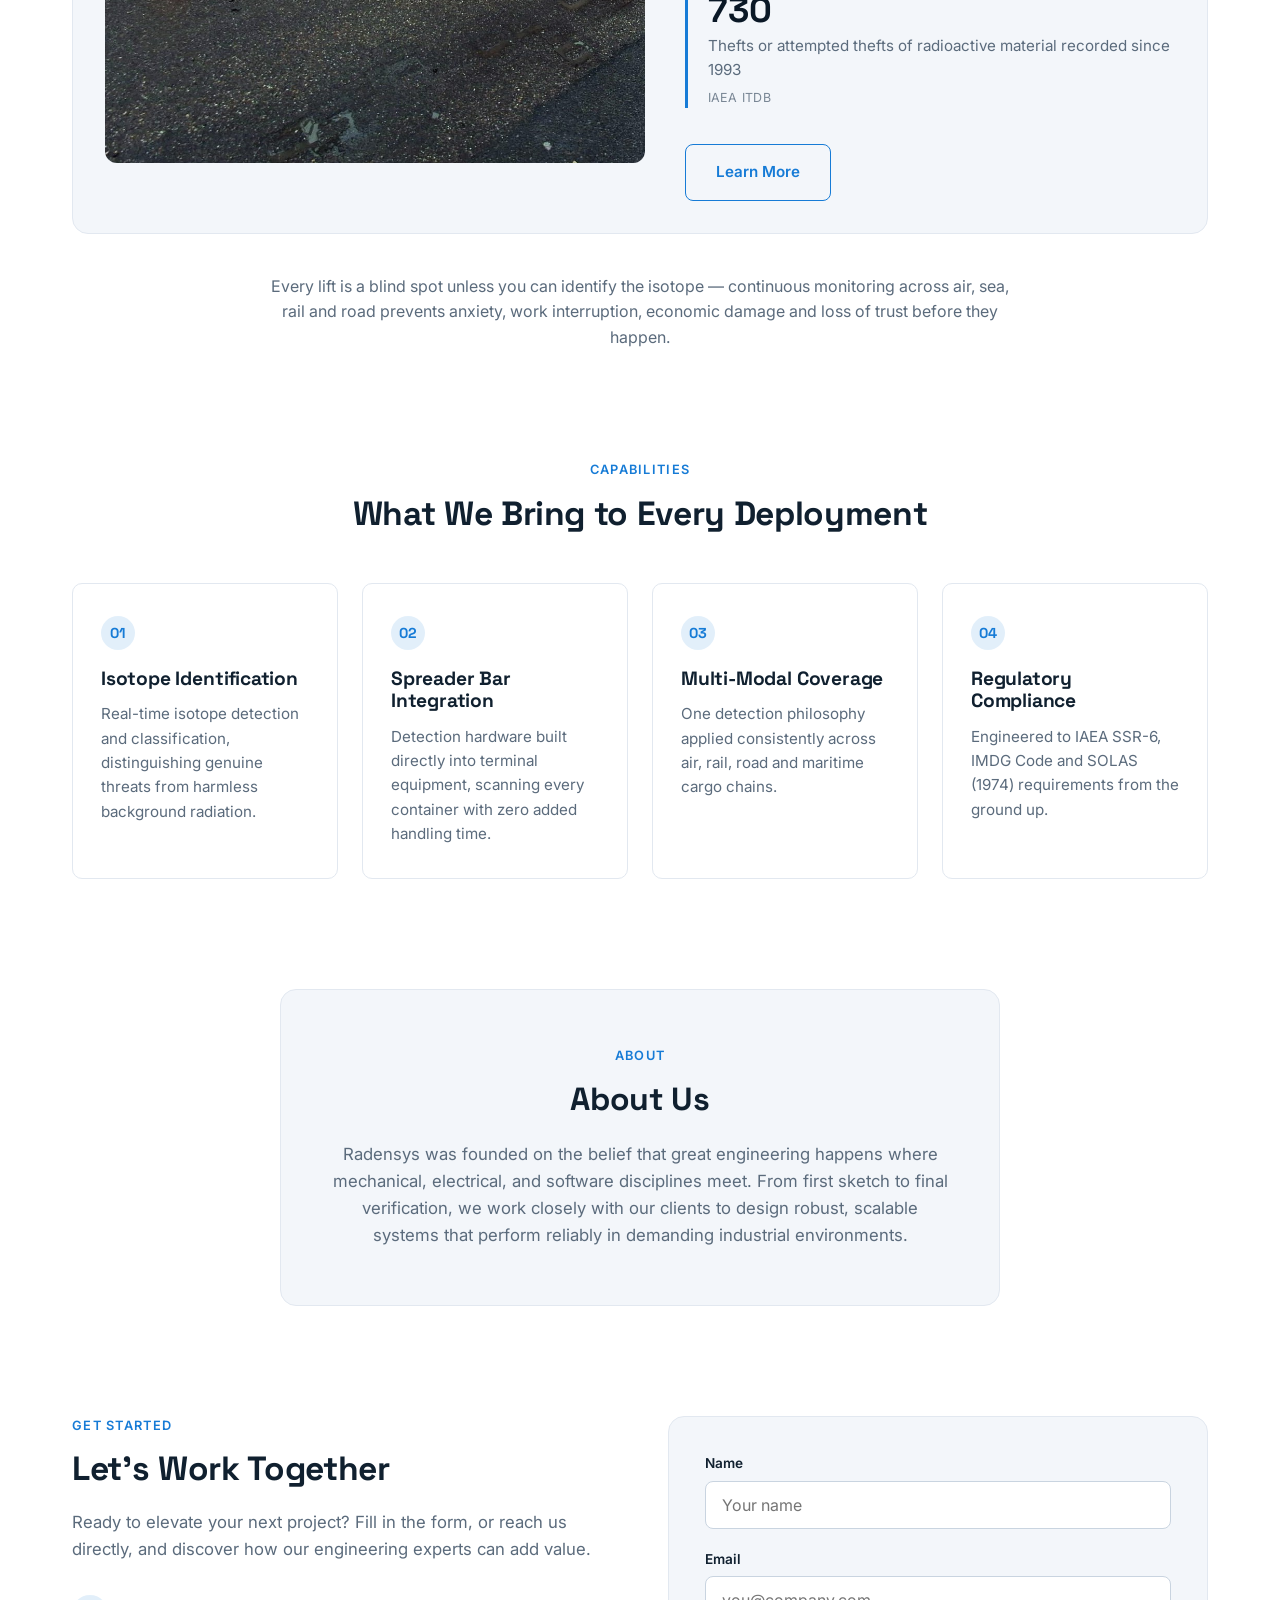
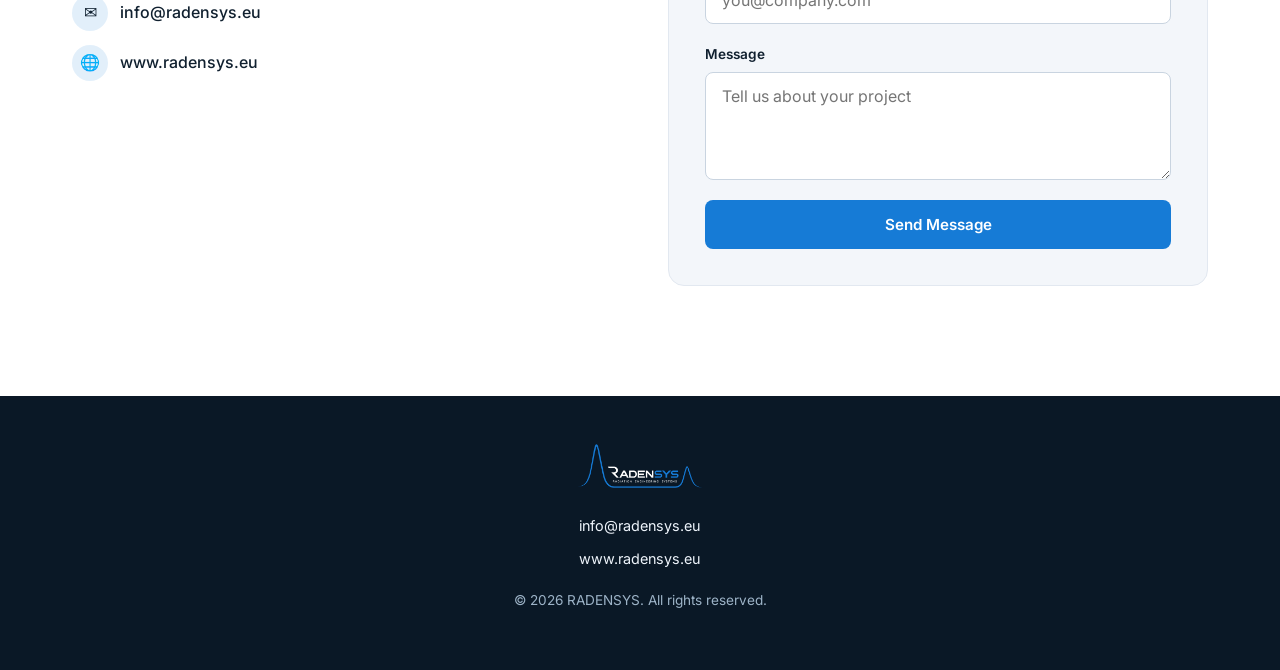
==== commit 69e4fe30: "Replace product statistics with sourced IAEA figures The previous figures were outdated or unverifia" ====
--- a/index.html
+++ b/index.html
@@ -73,16 +73,19 @@
             <img src="assets/images/product-detail.jpg" alt="The Radensys Spreader Bar Detection System installed on a container terminal" loading="lazy" decoding="async" width="1040" height="816">
             <div class="product-stats">
                 <div class="stat">
-                    <span class="stat-number">4,390</span>
-                    <span class="stat-label">Confirmed incidents recorded industry-wide</span>
+                    <span class="stat-number">4,626</span>
+                    <span class="stat-label">Confirmed incidents of nuclear or other radioactive material out of regulatory control</span>
+                    <span class="stat-source">IAEA ITDB, 1993&ndash;2025</span>
                 </div>
                 <div class="stat">
-                    <span class="stat-number">1-in-10</span>
-                    <span class="stat-label">Shipments involve an issue with radioactive transport</span>
+                    <span class="stat-number">~70%</span>
+                    <span class="stat-label">Of all reported thefts in the past decade occurred during authorised transport</span>
+                    <span class="stat-source">IAEA, 2026</span>
                 </div>
                 <div class="stat">
-                    <span class="stat-number">175</span>
-                    <span class="stat-label">IMO member countries bound by SOLAS safety rules</span>
+                    <span class="stat-number">730</span>
+                    <span class="stat-label">Thefts or attempted thefts of radioactive material recorded since 1993</span>
+                    <span class="stat-source">IAEA ITDB</span>
                 </div>
 
                 <a href="sbds-whitepaper.html" class="btn btn--outline">Learn More</a>
--- a/style.css
+++ b/style.css
@@ -57,6 +57,13 @@
 
 a {
     color: inherit;
+}
+
+/* Het hidden-attribuut moet altijd winnen. Zonder deze regel overschrijft een
+   class met een eigen display-waarde (bv. .contact-form { display: flex }) de
+   standaardregel van de browser, waardoor element.hidden = true niets doet. */
+[hidden] {
+    display: none !important;
 }
 
 .sr-only {
@@ -355,6 +362,17 @@
     display: block;
     color: var(--text-muted);
     font-size: 0.95rem;
+}
+
+/* Bronvermelding bij elk cijfer — zichtbaar, maar ondergeschikt aan het label.
+   Geen cijfer op de site zonder bron. */
+.stat-source {
+    display: block;
+    margin-top: 6px;
+    color: var(--text-muted);
+    font-size: 0.78rem;
+    letter-spacing: 0.02em;
+    opacity: 0.8;
 }
 
 .product-footnote {
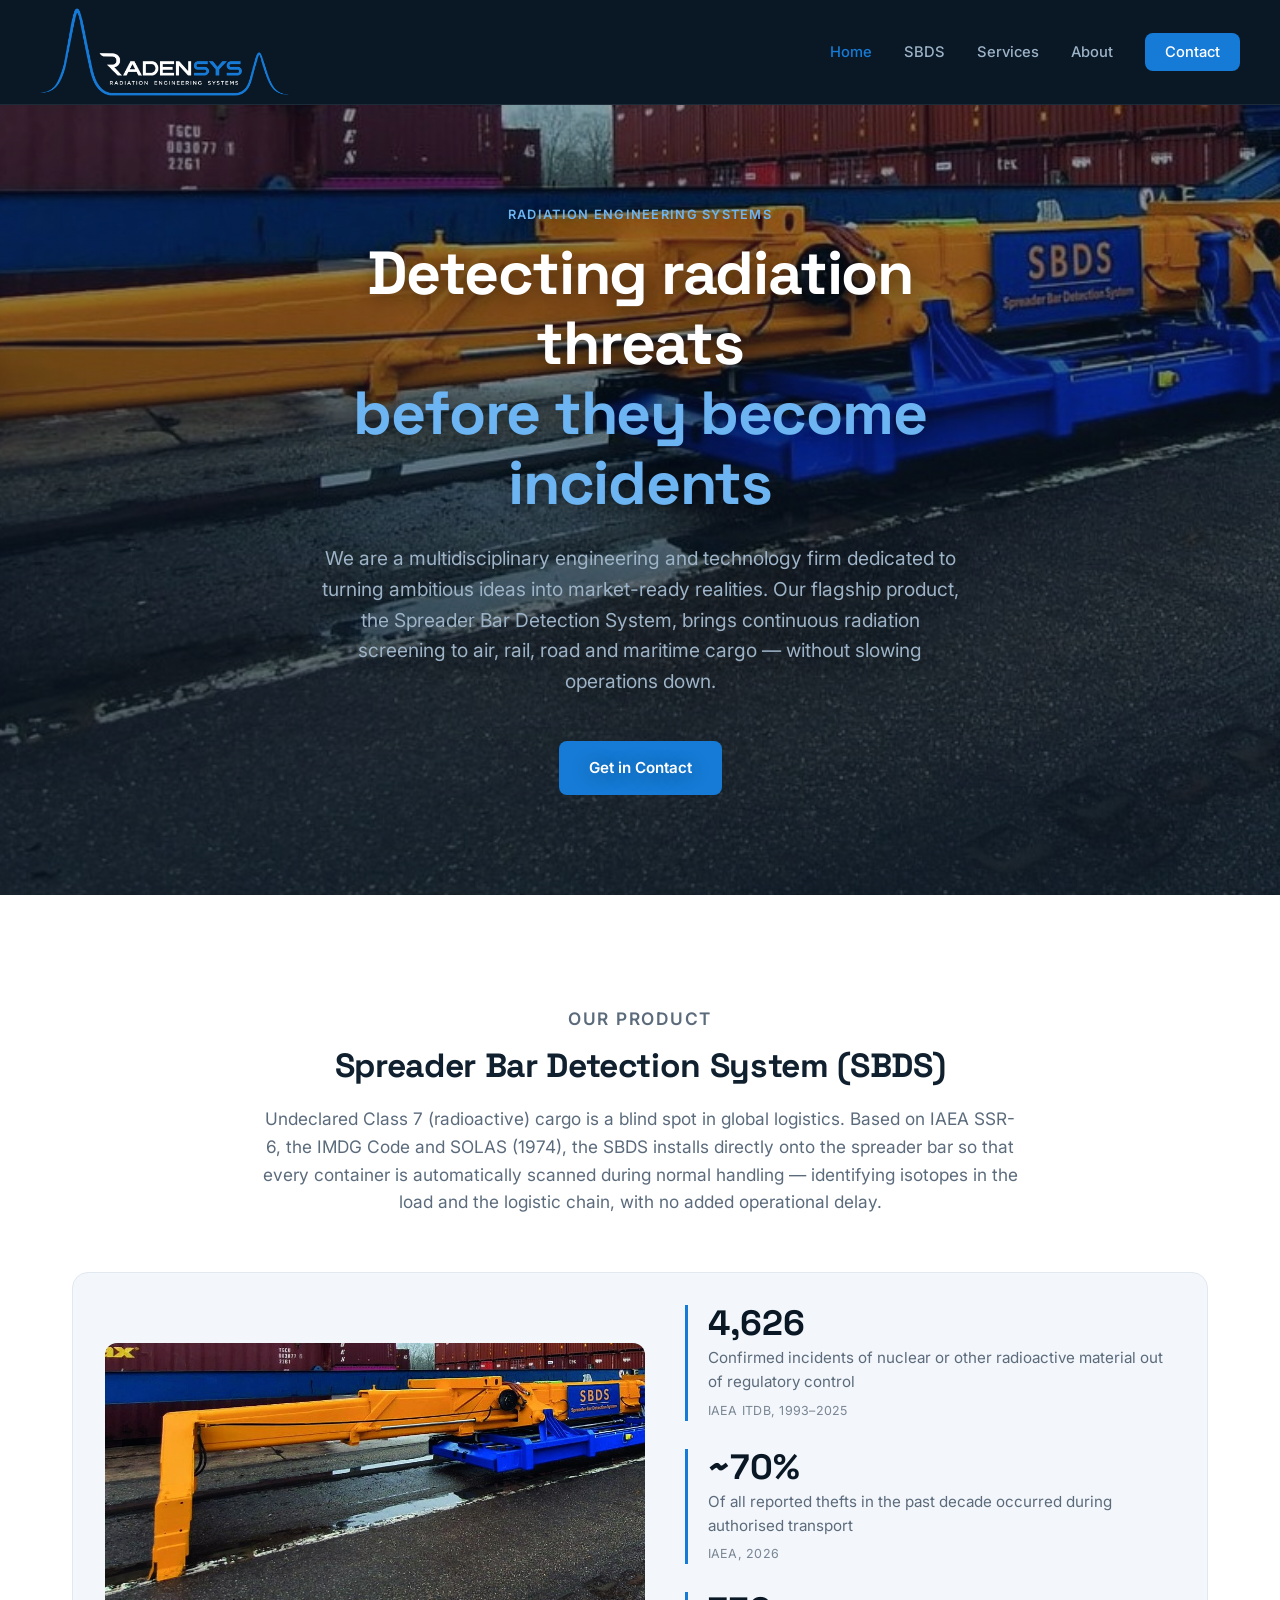
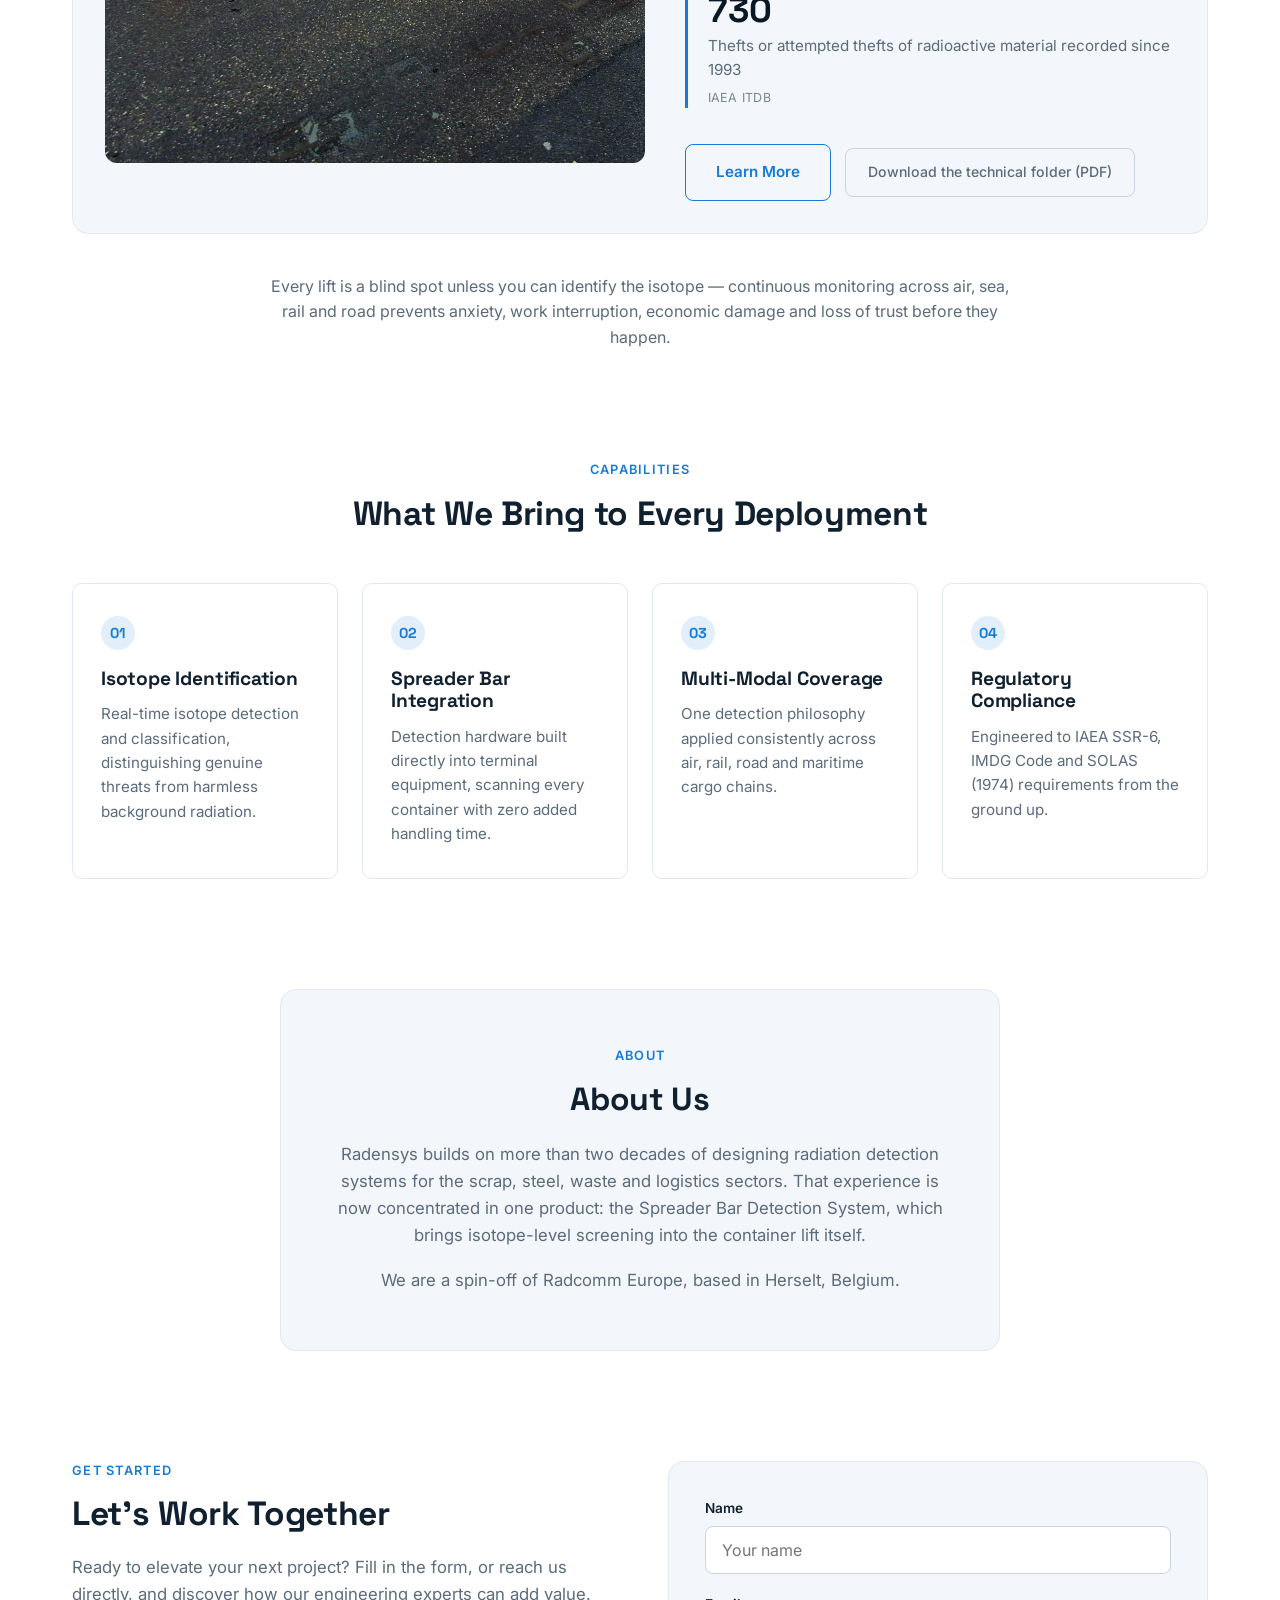
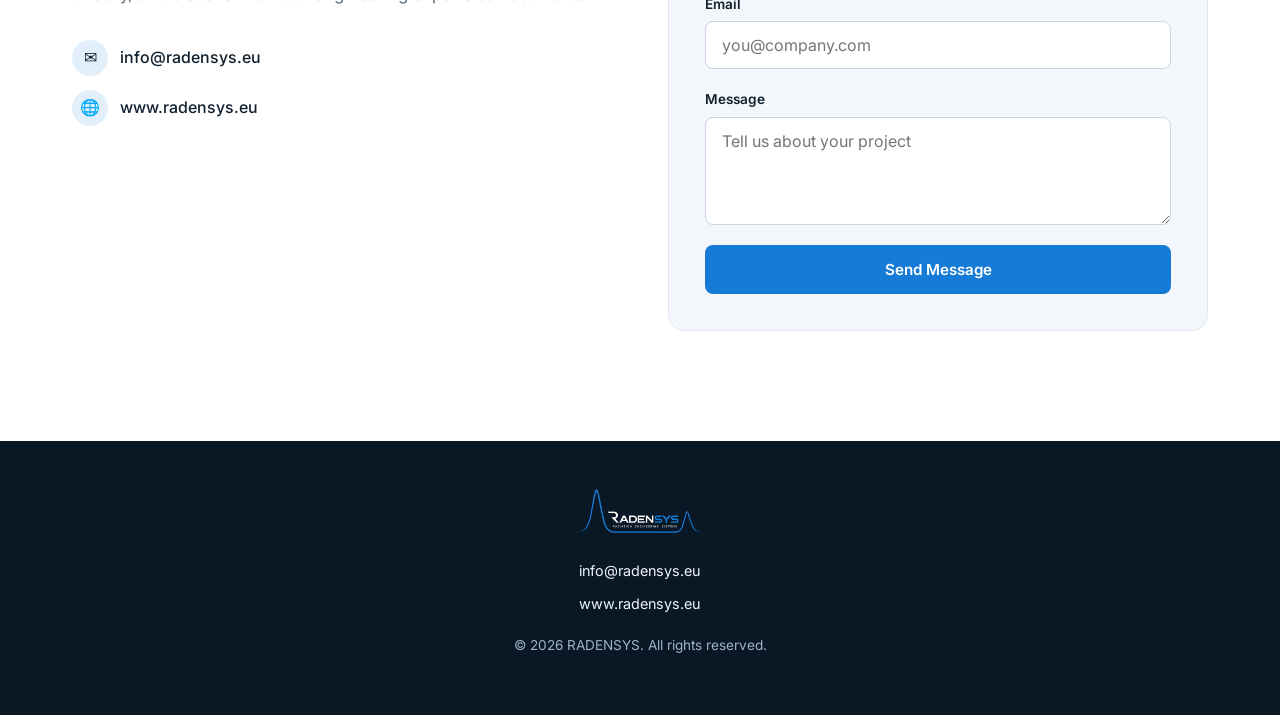
==== commit 95351143: "Rewrite About section and surface the technical folder download The About copy was generic engineeri" ====
--- a/index.html
+++ b/index.html
@@ -88,7 +88,10 @@
                     <span class="stat-source">IAEA ITDB</span>
                 </div>
 
-                <a href="sbds-whitepaper.html" class="btn btn--outline">Learn More</a>
+                <div class="product-actions">
+                    <a href="sbds-whitepaper.html" class="btn btn--outline">Learn More</a>
+                    <a href="assets/images/Folder_radensys_transport_V3.pdf" class="btn btn--quiet" download>Download the technical folder (PDF)</a>
+                </div>
             </div>
         </div>
 
@@ -133,10 +136,13 @@
             <p class="eyebrow">ABOUT</p>
             <h2>About Us</h2>
             <p>
-                Radensys was founded on the belief that great engineering happens where mechanical,
-                electrical, and software disciplines meet. From first sketch to final verification, we
-                work closely with our clients to design robust, scalable systems that perform reliably
-                in demanding industrial environments.
+                Radensys builds on more than two decades of designing radiation detection systems
+                for the scrap, steel, waste and logistics sectors. That experience is now
+                concentrated in one product: the Spreader Bar Detection System, which brings
+                isotope-level screening into the container lift itself.
+            </p>
+            <p>
+                We are a spin-off of Radcomm Europe, based in Herselt, Belgium.
             </p>
         </div>
     </section>
--- a/style.css
+++ b/style.css
@@ -130,6 +130,24 @@
     color: #ffffff;
 }
 
+/* Rustige, secundaire knop: leesbaar maar duidelijk ondergeschikt aan
+   .btn--outline, zodat de hiërarchie tussen de twee acties klopt. */
+.btn--quiet {
+    background-color: transparent;
+    color: var(--text-muted);
+    border: 1px solid var(--border-color-strong);
+    padding: 12px 22px;
+    font-size: 0.88rem;
+    font-weight: 500;
+}
+
+.btn--quiet:hover {
+    background-color: transparent;
+    border-color: var(--accent);
+    color: var(--accent);
+    box-shadow: none;
+}
+
 /* ==========================================================
    SCROLL REVEAL
    ========================================================== */
@@ -375,6 +393,21 @@
     opacity: 0.8;
 }
 
+/* Knoprij onder de cijfers: 'Learn More' is de primaire actie,
+   de folderdownload staat er bewust rustiger naast. */
+.product-actions {
+    display: flex;
+    flex-wrap: wrap;
+    align-items: center;
+    gap: 14px;
+    margin-top: 8px;
+}
+
+.product-actions .btn--outline {
+    align-self: auto;
+    margin-top: 0;
+}
+
 .product-footnote {
     max-width: 760px;
     margin: 40px auto 0 auto;
@@ -472,6 +505,12 @@
 .about-frame p:not(.eyebrow) {
     color: var(--text-muted);
     font-size: 1.05rem;
+}
+
+/* De globale reset zet alle marges op 0; losse alinea's hebben dus
+   expliciet ruimte nodig. */
+.about-frame p:not(.eyebrow) + p {
+    margin-top: 18px;
 }
 
 /* ==========================================================
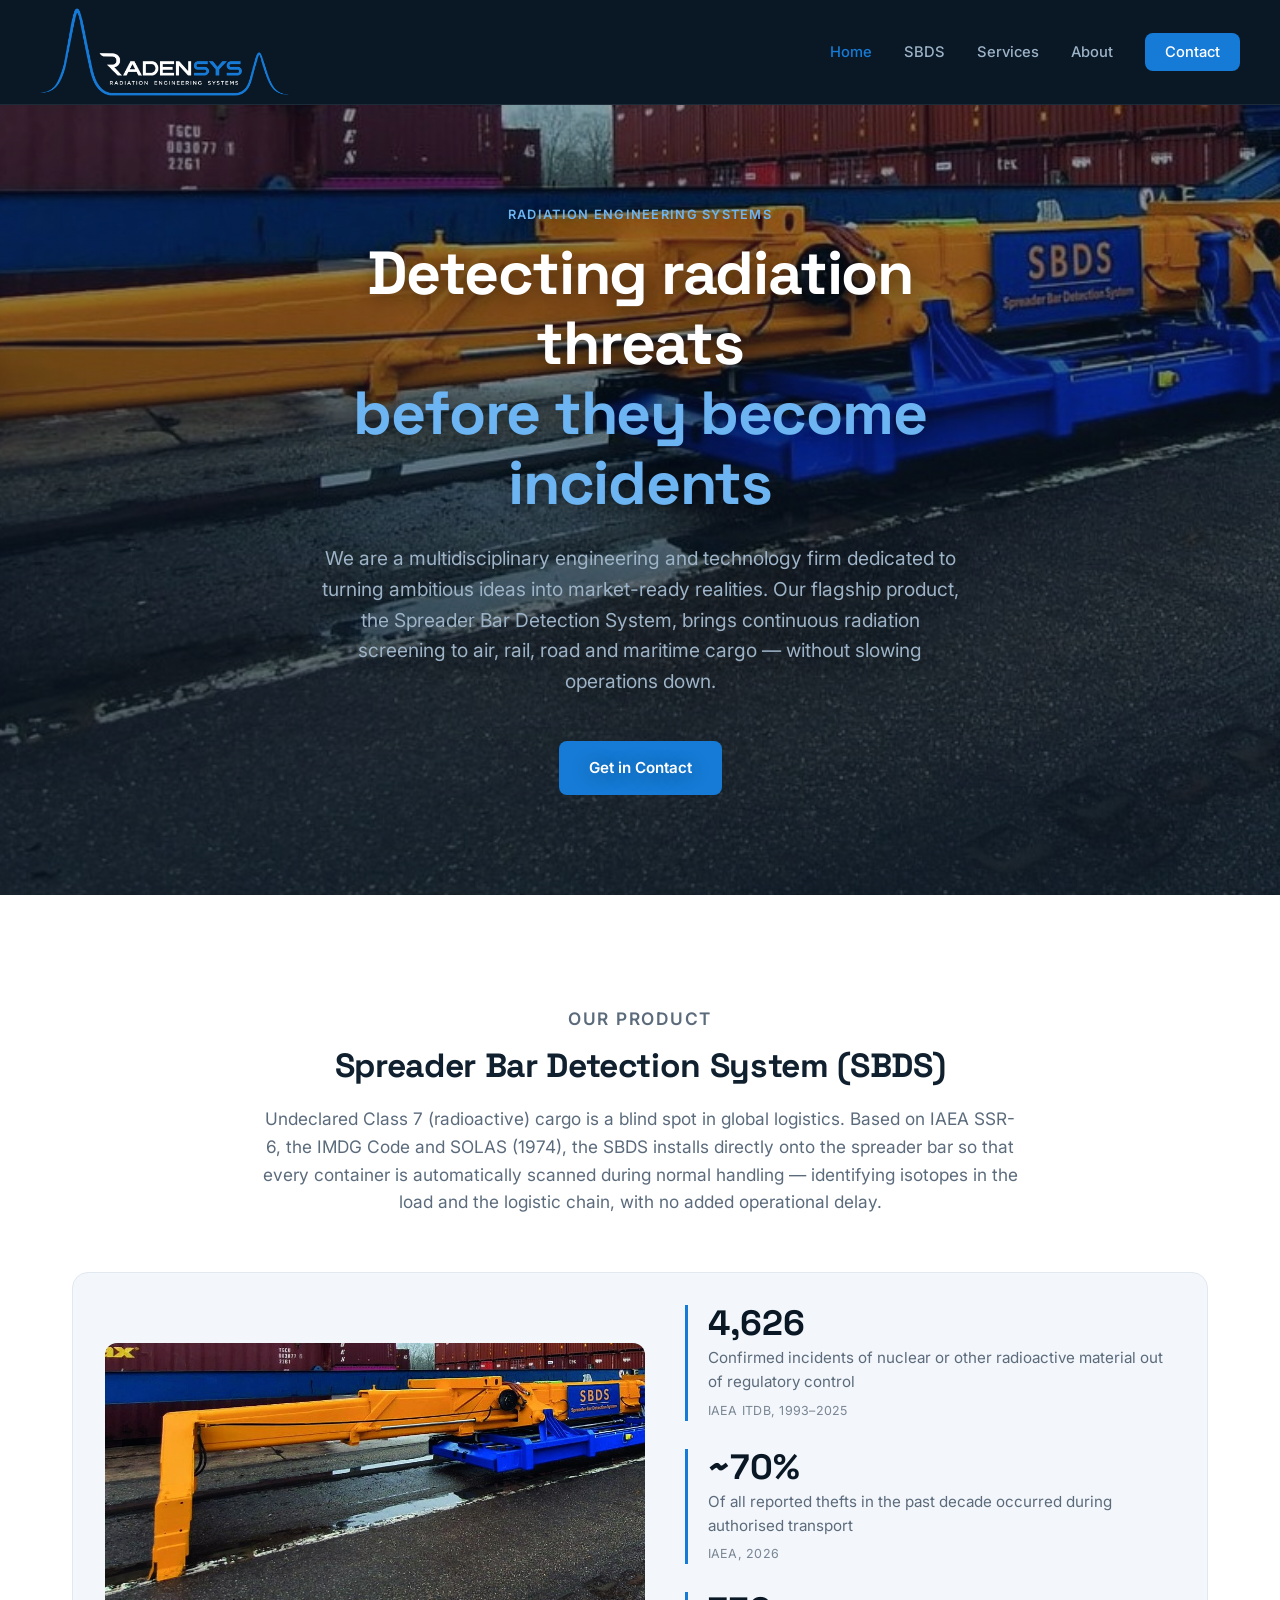
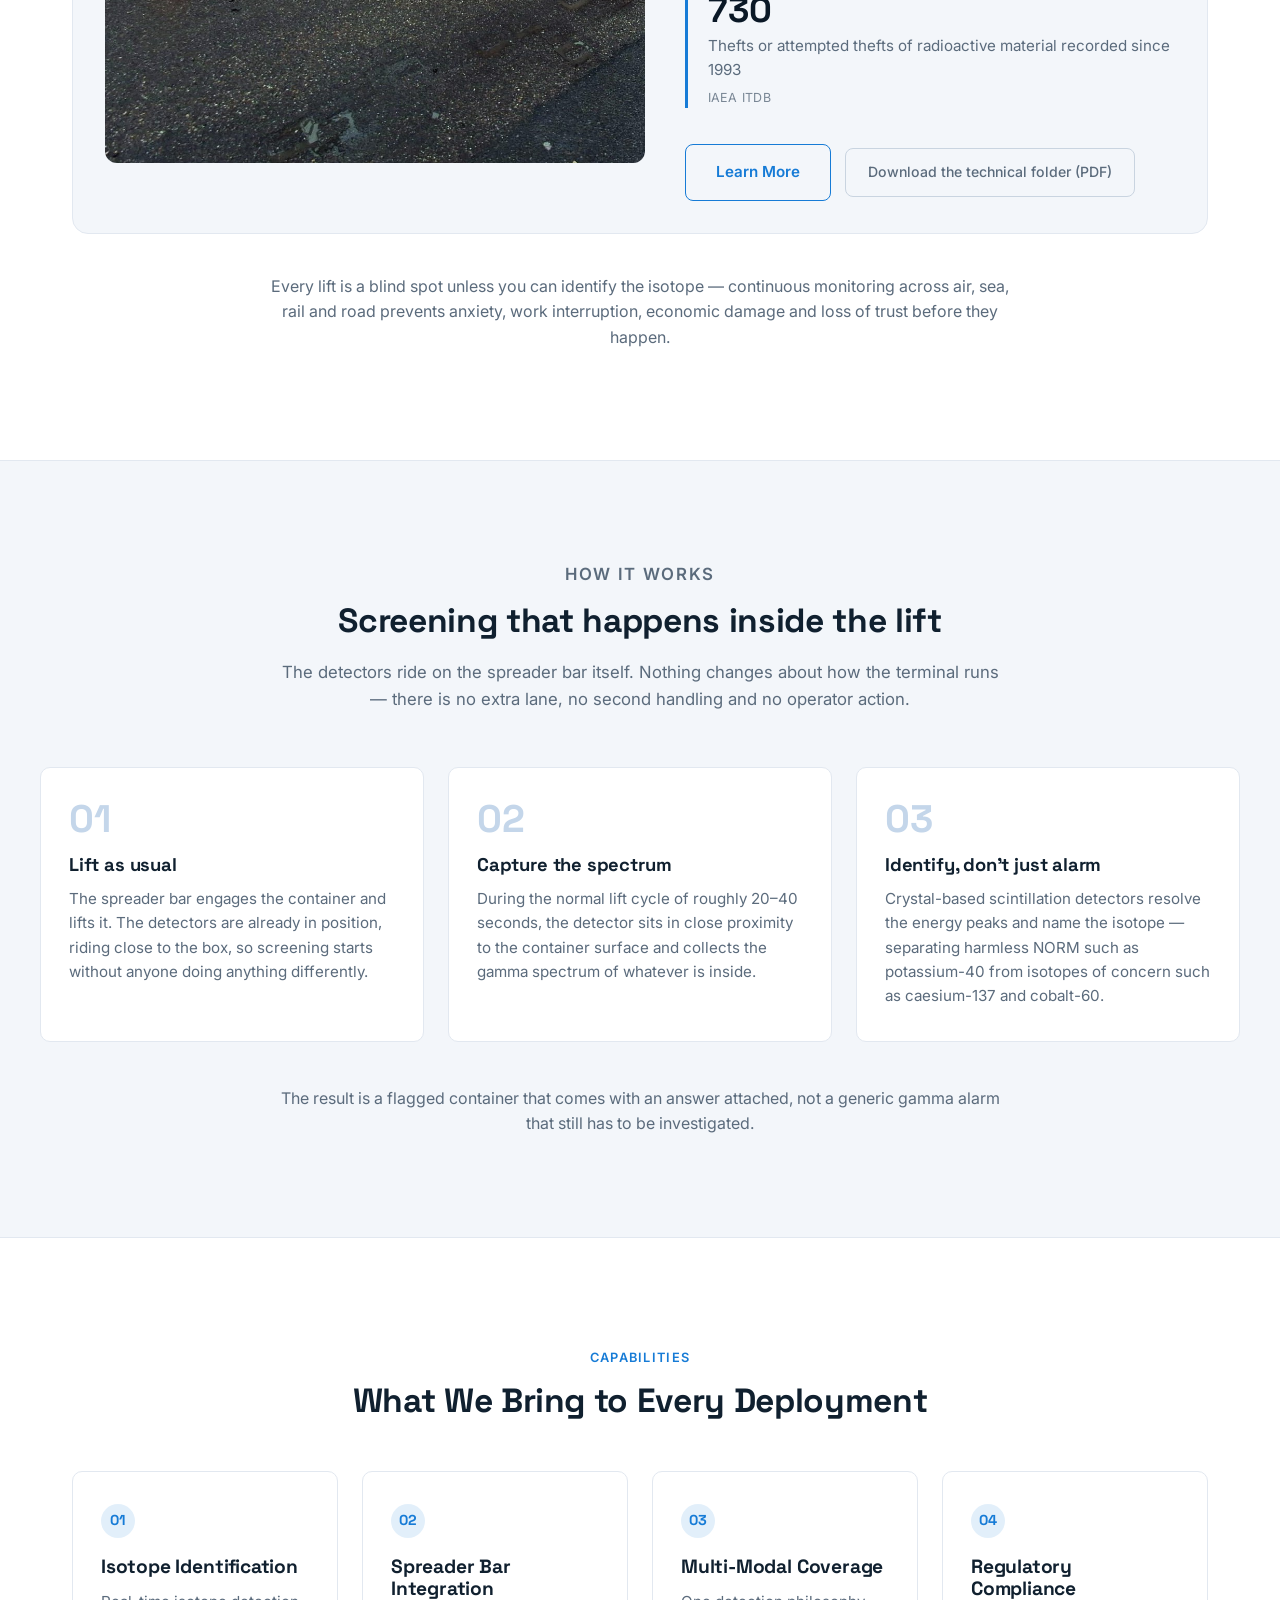
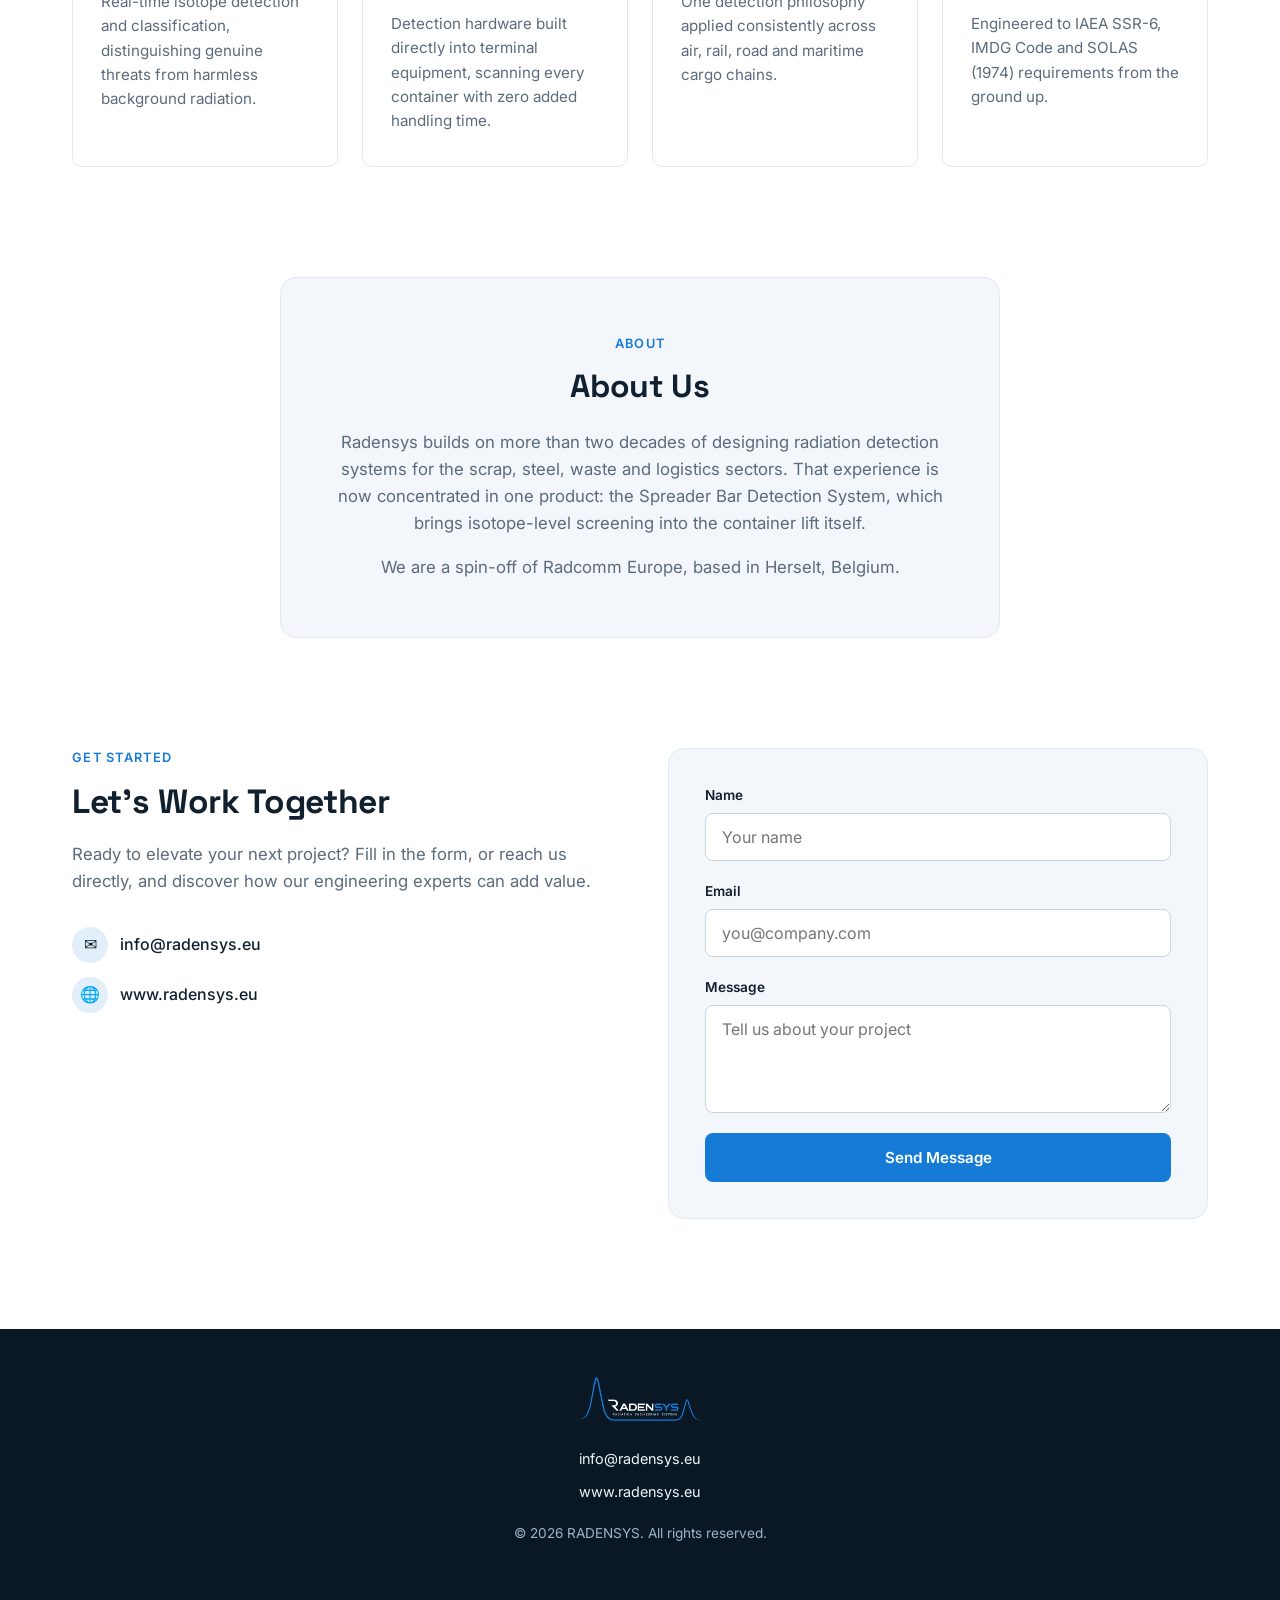
==== commit f571fcec: "Add "How it works" section to the homepage The homepage claimed screening happens during the lift bu" ====
--- a/index.html
+++ b/index.html
@@ -99,6 +99,57 @@
             Every lift is a blind spot unless you can identify the isotope &mdash;
             continuous monitoring across air, sea, rail and road prevents anxiety, work
             interruption, economic damage and loss of trust before they happen.
+        </p>
+    </section>
+
+    <!-- ============ HOW IT WORKS ============ -->
+    <!-- Inhoud gebaseerd op sectie 3 van sbds-whitepaper.html: lift-cyclus van
+         20-40 s, detector vlak bij het containeroppervlak, kristal-scintillatie
+         voor de energieresolutie die isotoopidentificatie mogelijk maakt. -->
+    <section class="how-section reveal" id="how-it-works">
+        <div class="how-intro">
+            <p class="eyebrow">HOW IT WORKS</p>
+            <h2>Screening that happens inside the lift</h2>
+            <p>
+                The detectors ride on the spreader bar itself. Nothing changes about how the
+                terminal runs &mdash; there is no extra lane, no second handling and no operator
+                action.
+            </p>
+        </div>
+
+        <ol class="how-steps">
+            <li class="how-step reveal">
+                <span class="how-step-num">01</span>
+                <h3>Lift as usual</h3>
+                <p>
+                    The spreader bar engages the container and lifts it. The detectors are already
+                    in position, riding close to the box, so screening starts without anyone doing
+                    anything differently.
+                </p>
+            </li>
+            <li class="how-step reveal">
+                <span class="how-step-num">02</span>
+                <h3>Capture the spectrum</h3>
+                <p>
+                    During the normal lift cycle of roughly 20&ndash;40 seconds, the detector sits
+                    in close proximity to the container surface and collects the gamma spectrum of
+                    whatever is inside.
+                </p>
+            </li>
+            <li class="how-step reveal">
+                <span class="how-step-num">03</span>
+                <h3>Identify, don't just alarm</h3>
+                <p>
+                    Crystal-based scintillation detectors resolve the energy peaks and name the
+                    isotope &mdash; separating harmless NORM such as potassium-40 from isotopes of
+                    concern such as caesium-137 and cobalt-60.
+                </p>
+            </li>
+        </ol>
+
+        <p class="how-footnote">
+            The result is a flagged container that comes with an answer attached, not a generic
+            gamma alarm that still has to be investigated.
         </p>
     </section>
 
--- a/style.css
+++ b/style.css
@@ -417,6 +417,101 @@
 }
 
 /* ==========================================================
+   HOW IT WORKS
+   Lichte sectie-achtergrond zodat de drie stappen zich visueel
+   losmaken van het productblok erboven.
+   ========================================================== */
+.how-section {
+    background-color: var(--bg-soft);
+    border-top: 1px solid var(--border-color);
+    border-bottom: 1px solid var(--border-color);
+    padding: 100px 2rem;
+    margin-bottom: 110px;
+}
+
+.how-intro {
+    max-width: 720px;
+    margin: 0 auto 54px auto;
+    text-align: center;
+}
+
+.how-intro h2 {
+    font-size: 2.1rem;
+    margin-bottom: 18px;
+}
+
+.how-intro p {
+    color: var(--text-muted);
+    font-size: 1.05rem;
+}
+
+.how-steps {
+    display: grid;
+    grid-template-columns: repeat(auto-fit, minmax(260px, 1fr));
+    gap: 24px;
+    max-width: var(--max-width);
+    margin: 0 auto;
+    list-style: none;
+}
+
+.how-step {
+    position: relative;
+    background-color: var(--card-bg);
+    border: 1px solid var(--border-color);
+    border-radius: 10px;
+    padding: 32px 28px;
+    overflow: hidden;
+}
+
+/* Accentbalkje dat bij hover van boven naar beneden invult — dezelfde
+   subtiele interactie-taal als de kaarten in Services. */
+.how-step::after {
+    content: '';
+    position: absolute;
+    left: 0;
+    top: 0;
+    bottom: 0;
+    width: 3px;
+    background-color: var(--accent);
+    transform: scaleY(0);
+    transform-origin: top;
+    transition: transform 0.3s;
+}
+
+.how-step:hover::after {
+    transform: scaleY(1);
+}
+
+.how-step-num {
+    display: block;
+    font-family: var(--font-display);
+    font-size: 2.4rem;
+    font-weight: 700;
+    color: #c4d6ea;
+    line-height: 1;
+    margin-bottom: 16px;
+}
+
+.how-step h3 {
+    font-size: 1.15rem;
+    margin-bottom: 12px;
+}
+
+.how-step p {
+    color: var(--text-muted);
+    font-size: 0.95rem;
+}
+
+.how-footnote {
+    max-width: 720px;
+    margin: 44px auto 0 auto;
+    text-align: center;
+    color: var(--text-muted);
+    font-size: 1rem;
+}
+
+/* ==========================================================
+
    SERVICES
    ========================================================== */
 .services-section {
@@ -872,6 +967,93 @@
 }
 
 /* ==========================================================
+   LINKS PAGE (links.html)
+   Standalone landingspagina achter de QR-code op de visitekaartjes.
+   Mobiel-eerst: dit wordt vrijwel altijd op een telefoon geopend.
+   Donkere achtergrond omdat logo.png de lichte logoversie is — die
+   hoort op navy, net als in de navbar, hero en footer.
+   ========================================================== */
+.link-page {
+    display: flex;
+    align-items: center;
+    justify-content: center;
+    min-height: 100vh;
+    min-height: 100dvh;
+    padding: 44px 20px;
+    background-color: var(--navy);
+}
+
+.link-card {
+    width: 100%;
+    max-width: 400px;
+    text-align: center;
+}
+
+.link-logo {
+    display: block;
+    width: 210px;
+    max-width: 72%;
+    height: auto;
+    margin: 0 auto 18px auto;
+}
+
+.link-tagline {
+    color: var(--text-on-dark-muted);
+    font-size: 0.98rem;
+    line-height: 1.5;
+    margin-bottom: 36px;
+}
+
+.link-actions {
+    display: flex;
+    flex-direction: column;
+    gap: 12px;
+    margin-bottom: 36px;
+}
+
+/* Volle breedte en een ruime tapzone — ruim boven de 44px die je
+   op een telefoon minimaal wilt raken. */
+.link-btn {
+    width: 100%;
+    padding: 18px 22px;
+    font-size: 1rem;
+    text-align: center;
+}
+
+/* De drie vervolgacties: leesbaar op navy, maar duidelijk
+   ondergeschikt aan 'Save contact'. */
+.link-btn--secondary {
+    background-color: transparent;
+    color: var(--text-on-dark);
+    border: 1px solid rgba(255, 255, 255, 0.22);
+    font-weight: 500;
+}
+
+.link-btn--secondary:hover {
+    background-color: rgba(255, 255, 255, 0.06);
+    border-color: var(--accent);
+    color: #ffffff;
+    box-shadow: none;
+}
+
+.link-meta {
+    display: flex;
+    flex-direction: column;
+    gap: 7px;
+    font-size: 0.85rem;
+    color: var(--text-on-dark-muted);
+}
+
+.link-meta a {
+    color: var(--text-on-dark-muted);
+    text-decoration: none;
+}
+
+.link-meta a:hover {
+    color: var(--accent);
+}
+
+/* ==========================================================
    RESPONSIVE
    ========================================================== */
 @media (max-width: 900px) {
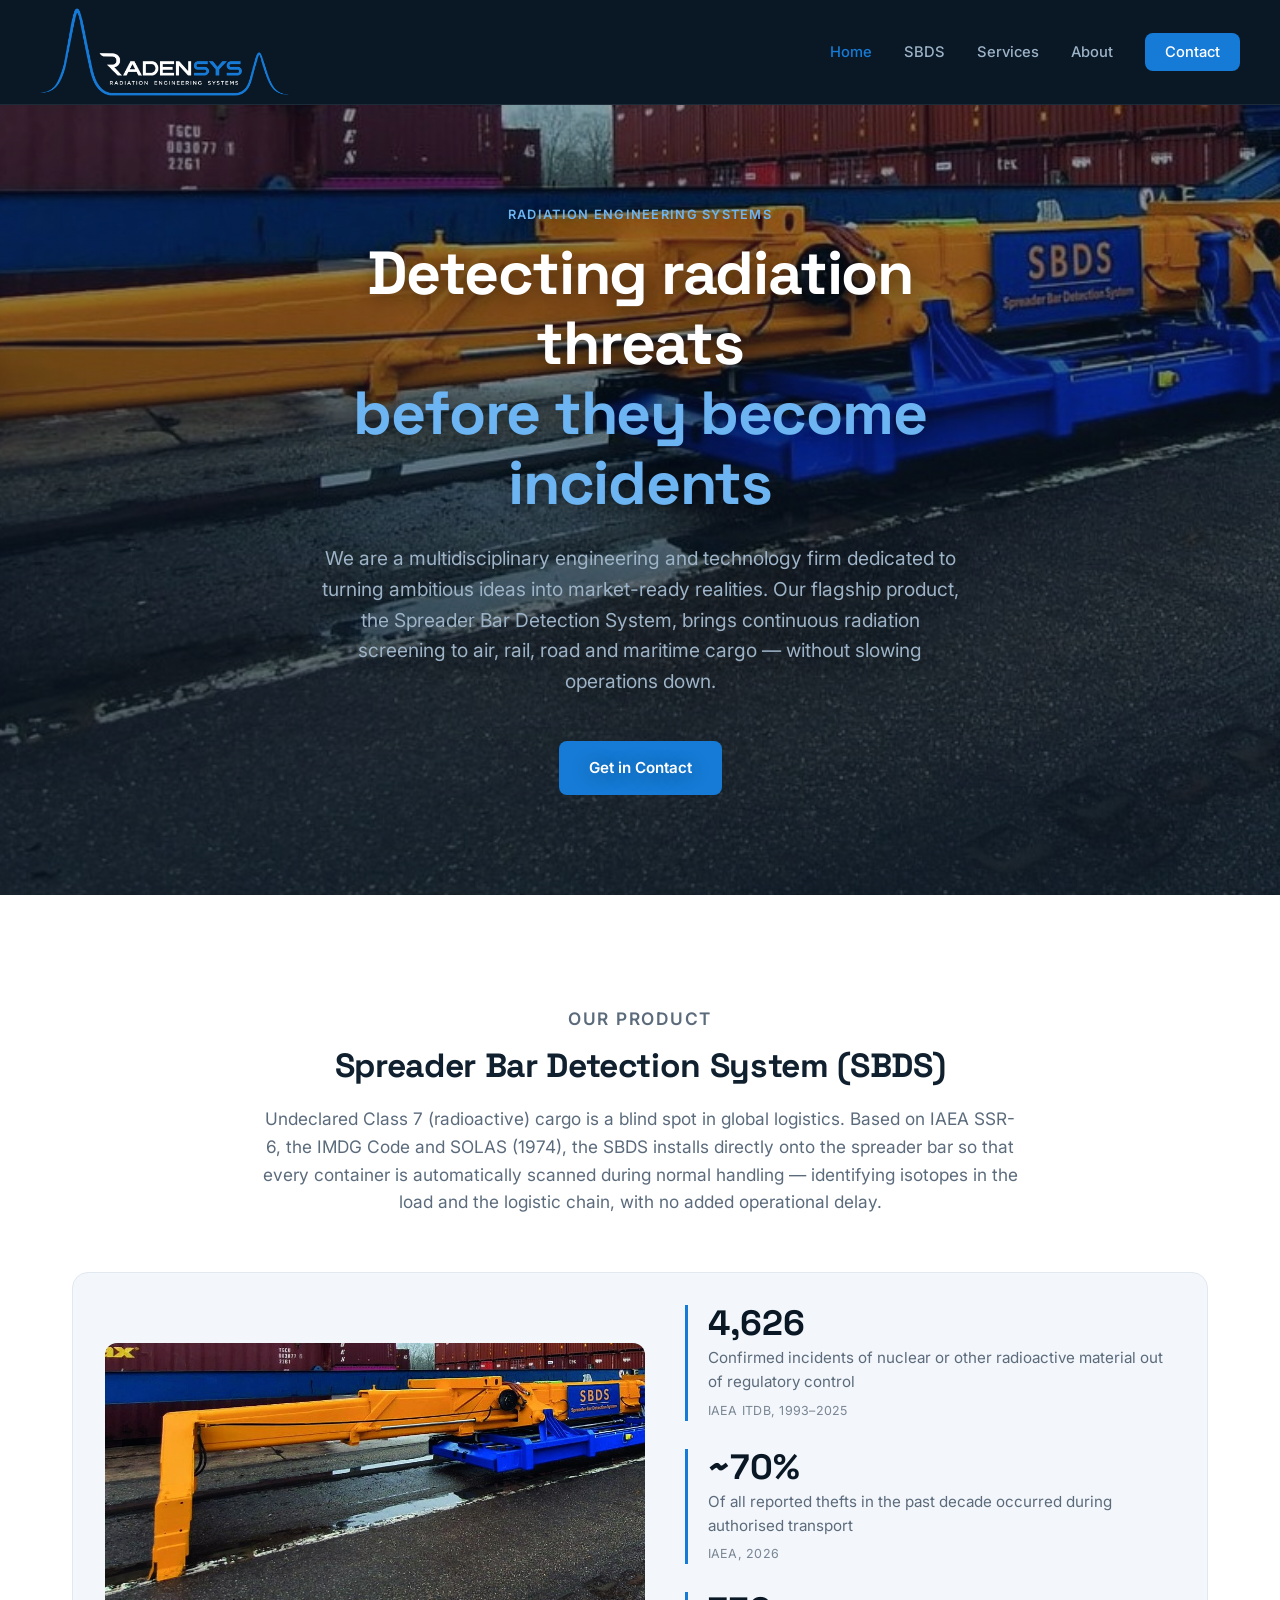
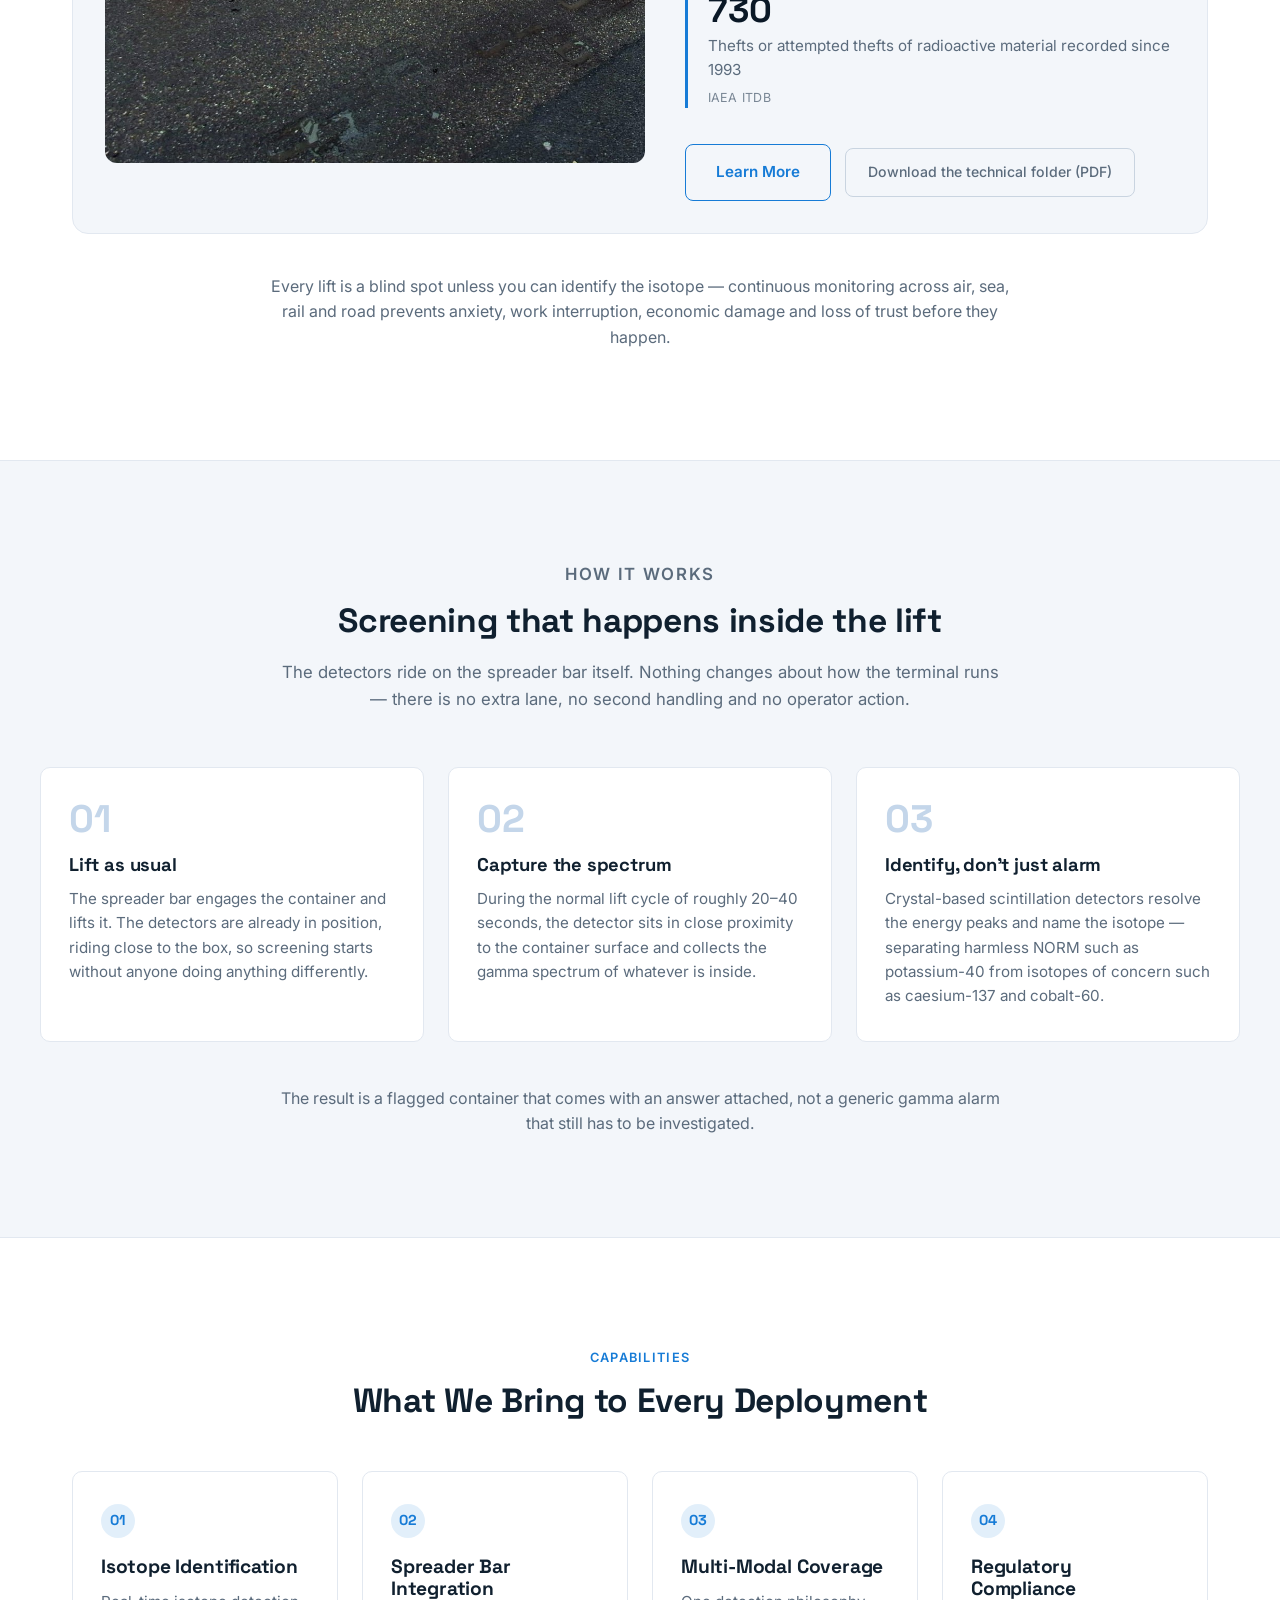
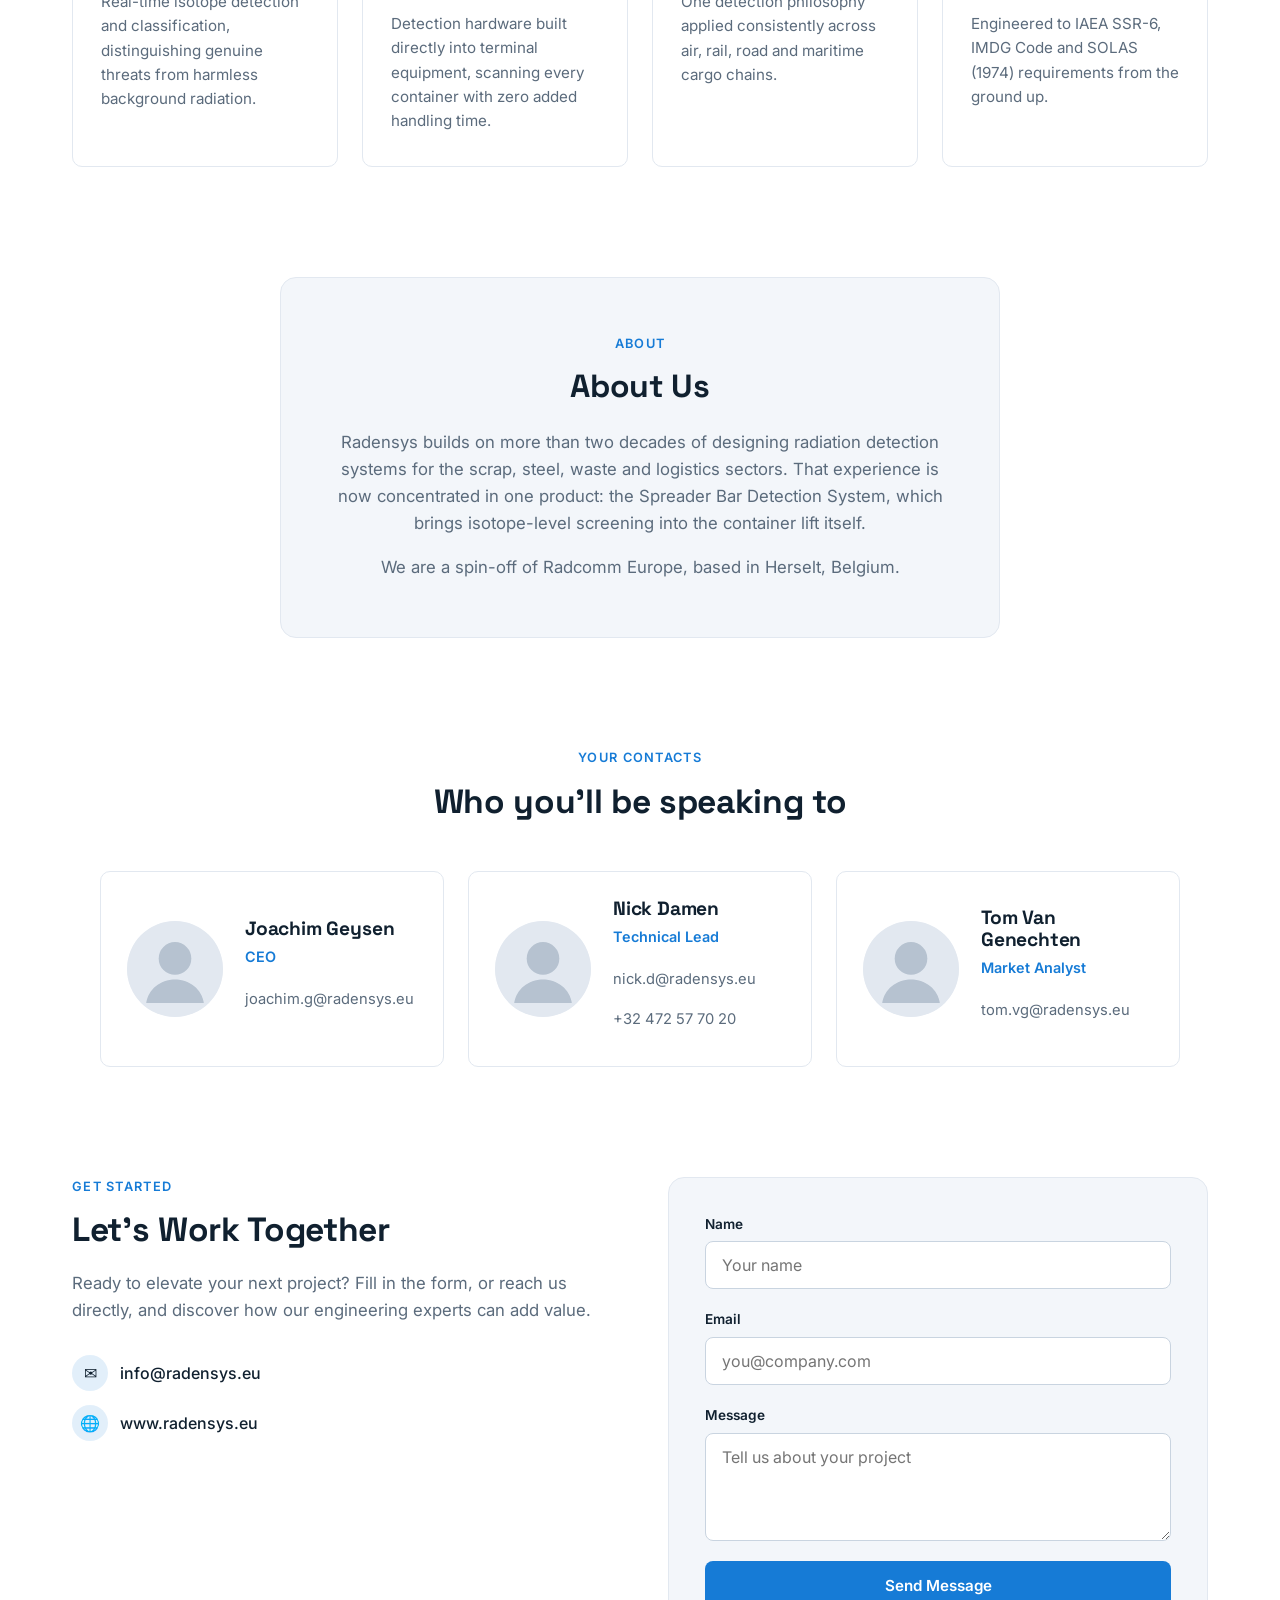
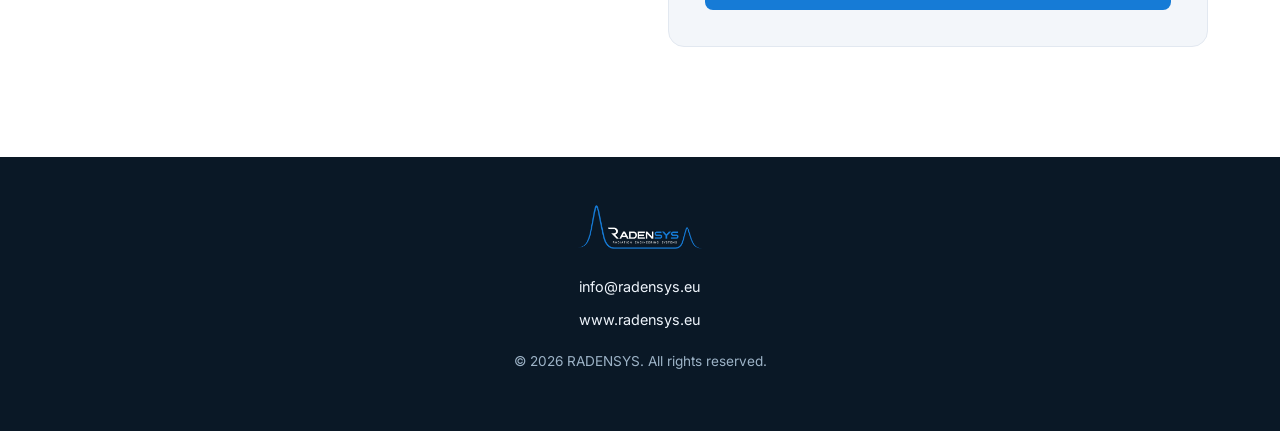
==== commit b6436eb4: "Add "Your contacts" section to the homepage Put names and faces on the company before the contact fo" ====
--- a/index.html
+++ b/index.html
@@ -198,6 +198,59 @@
         </div>
     </section>
 
+    <!-- ============ YOUR CONTACTS ============ -->
+    <!--
+        Foto's: assets/images/avatar-placeholder.svg is de grijze silhouet die
+        dient tot er echte portretfoto's zijn. Vervang per persoon het src-pad
+        zodra die er is; de ronde uitsnede en het formaat regelt de CSS.
+        Ontbrekende velden worden weggelaten, niet als lege regel getoond -
+        daarom heeft Joachim (nog) geen telefoonregel.
+    -->
+    <!-- id bewust 'your-contacts': '#contact' is al de sectie met het
+         formulier, en twee id's die één letter schelen is vragen om fouten. -->
+    <section class="people-section reveal" id="your-contacts">
+        <div class="people-intro">
+            <p class="eyebrow">YOUR CONTACTS</p>
+            <h2>Who you'll be speaking to</h2>
+        </div>
+
+        <div class="people-grid">
+            <div class="person reveal">
+                <img src="assets/images/avatar-placeholder.svg" alt="Joachim Geysen" class="person-photo" width="200" height="200">
+                <div class="person-info">
+                    <h3>Joachim Geysen</h3>
+                    <p class="person-role">CEO</p>
+                    <div class="person-contact">
+                        <a href="mailto:joachim.g@radensys.eu">joachim.g@radensys.eu</a>
+                    </div>
+                </div>
+            </div>
+
+            <div class="person reveal">
+                <img src="assets/images/avatar-placeholder.svg" alt="Nick Damen" class="person-photo" width="200" height="200">
+                <div class="person-info">
+                    <h3>Nick Damen</h3>
+                    <p class="person-role">Technical Lead</p>
+                    <div class="person-contact">
+                        <a href="mailto:nick.d@radensys.eu">nick.d@radensys.eu</a>
+                        <a href="tel:+32472577020">+32 472 57 70 20</a>
+                    </div>
+                </div>
+            </div>
+
+            <div class="person reveal">
+                <img src="assets/images/avatar-placeholder.svg" alt="Tom Van Genechten" class="person-photo" width="200" height="200">
+                <div class="person-info">
+                    <h3>Tom Van Genechten</h3>
+                    <p class="person-role">Market Analyst</p>
+                    <div class="person-contact">
+                        <a href="mailto:tom.vg@radensys.eu">tom.vg@radensys.eu</a>
+                    </div>
+                </div>
+            </div>
+        </div>
+    </section>
+
     <!-- ============ CTA: WORK TOGETHER / CONTACT ============ -->
     <section class="cta-section reveal" id="contact">
         <div class="contact-wrap">
--- a/style.css
+++ b/style.css
@@ -508,6 +508,113 @@
     text-align: center;
     color: var(--text-muted);
     font-size: 1rem;
+}
+
+/* ==========================================================
+
+   YOUR CONTACTS
+   ========================================================== */
+.people-section {
+    max-width: var(--max-width);
+    margin: 0 auto;
+    padding: 0 2rem 110px 2rem;
+}
+
+.people-intro {
+    text-align: center;
+    margin-bottom: 50px;
+}
+
+.people-intro h2 {
+    font-size: 2.1rem;
+}
+
+/* Breed genoeg voor drie kaarten naast elkaar (3 x 320 + 2 x 24 = 1008);
+   daaronder valt auto-fit vanzelf terug op twee en dan één kolom. */
+.people-grid {
+    display: grid;
+    grid-template-columns: repeat(auto-fit, minmax(320px, 1fr));
+    gap: 24px;
+    max-width: 1080px;
+    margin: 0 auto;
+}
+
+/* Foto links, gegevens rechts. */
+.person {
+    display: flex;
+    align-items: center;
+    gap: 22px;
+    background-color: var(--card-bg);
+    border: 1px solid var(--border-color);
+    border-radius: 10px;
+    padding: 26px;
+    transition: border-color 0.2s, box-shadow 0.2s;
+}
+
+.person:hover {
+    border-color: var(--accent);
+    box-shadow: 0 16px 32px -20px rgba(16, 32, 47, 0.25);
+}
+
+.person-photo {
+    flex: none;
+    width: 96px;
+    height: 96px;
+    border-radius: 50%;
+    object-fit: cover;
+    background-color: var(--bg-soft);
+}
+
+.person-info h3 {
+    font-size: 1.2rem;
+    margin-bottom: 4px;
+}
+
+.person-role {
+    color: var(--accent);
+    font-size: 0.9rem;
+    font-weight: 600;
+    margin-bottom: 12px;
+}
+
+.person-contact {
+    display: flex;
+    flex-direction: column;
+    font-size: 0.92rem;
+}
+
+/* Ruime tapzone voor e-mail en telefoon; de sectie wordt ook op
+   telefoons gelezen en een tel:-link moet comfortabel raakbaar zijn. */
+.person-contact a {
+    display: flex;
+    align-items: center;
+    min-height: 40px;
+    padding: 6px 0;
+    color: var(--text-muted);
+    text-decoration: none;
+    word-break: break-word;
+}
+
+.person-contact a:hover {
+    color: var(--accent);
+}
+
+/* Op smalle schermen wordt de tekstkolom naast de foto te krap voor een
+   volledig e-mailadres; daar stapelen we foto en gegevens onder elkaar. */
+@media (max-width: 600px) {
+    .person {
+        flex-direction: column;
+        text-align: center;
+        gap: 16px;
+    }
+
+    .person-contact {
+        align-self: center;
+    }
+
+    .person-contact a {
+        justify-content: center;
+    }
 }
 
 /* ==========================================================
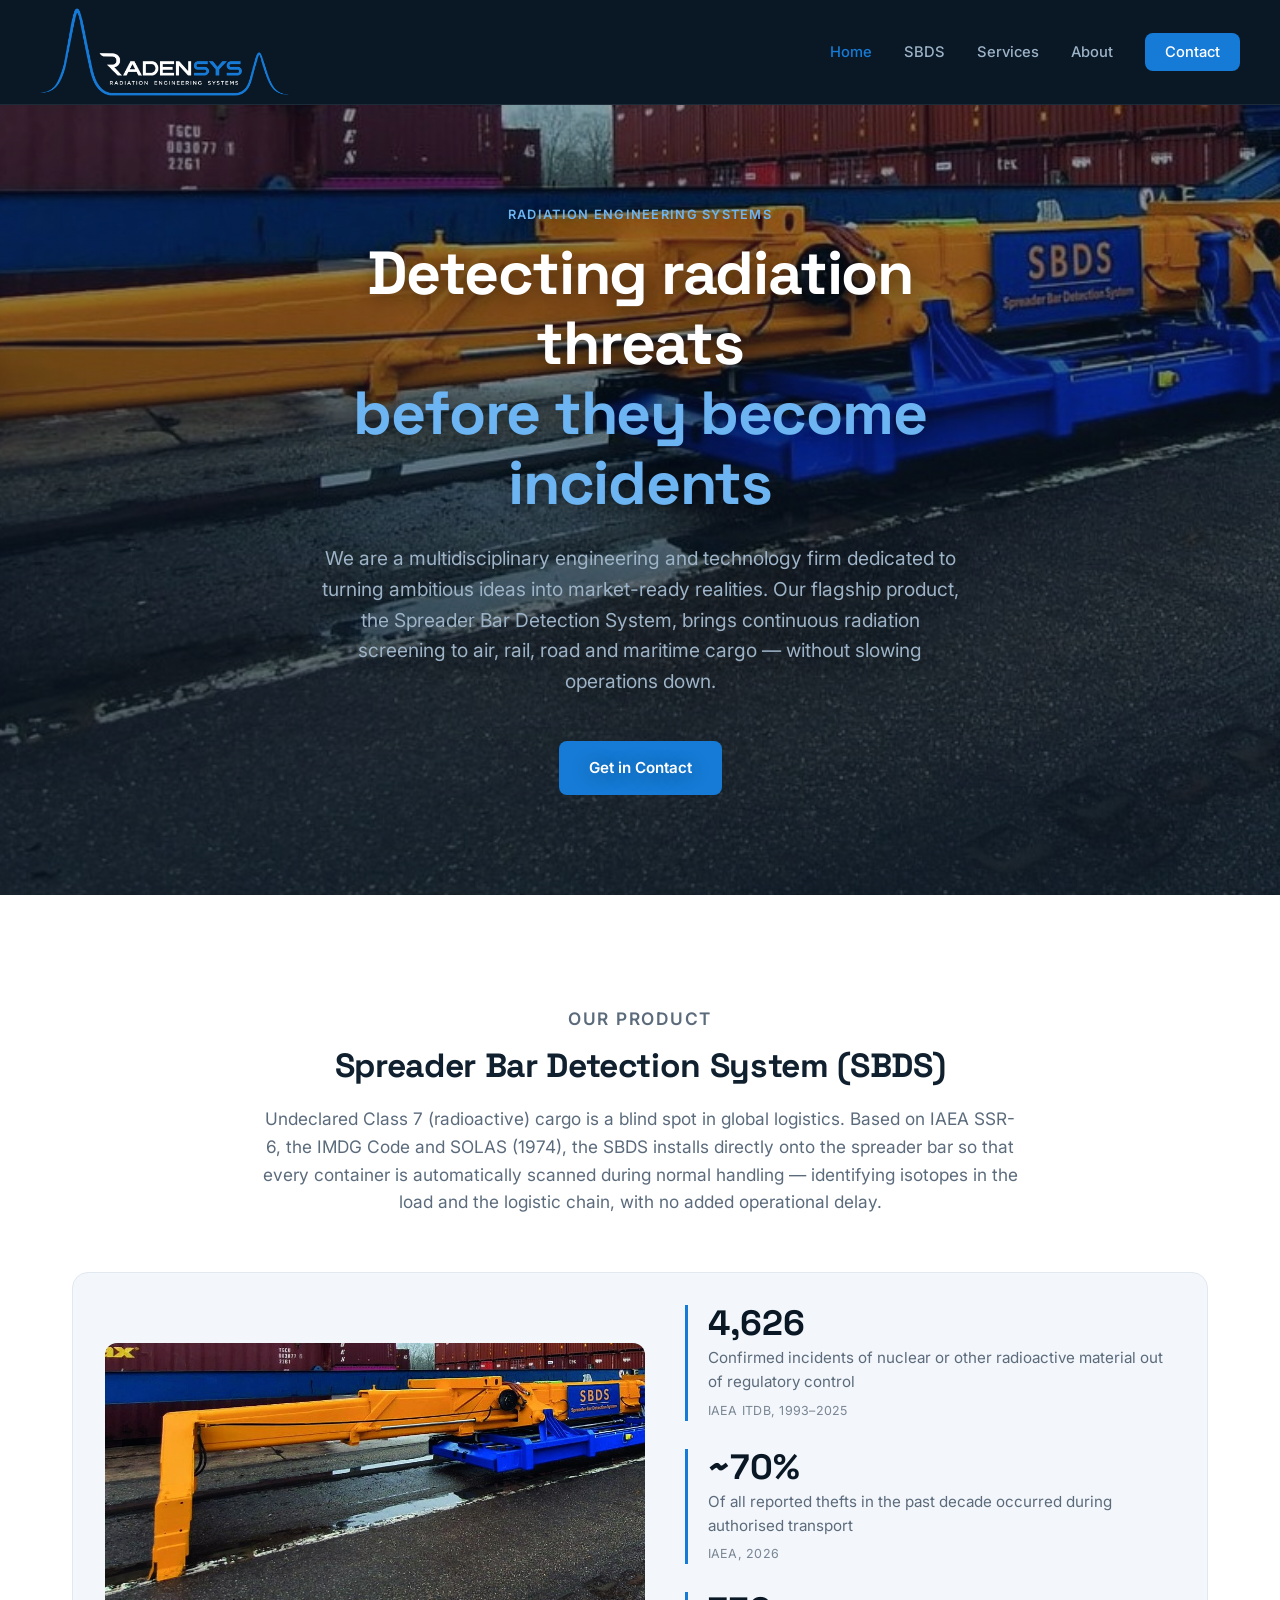
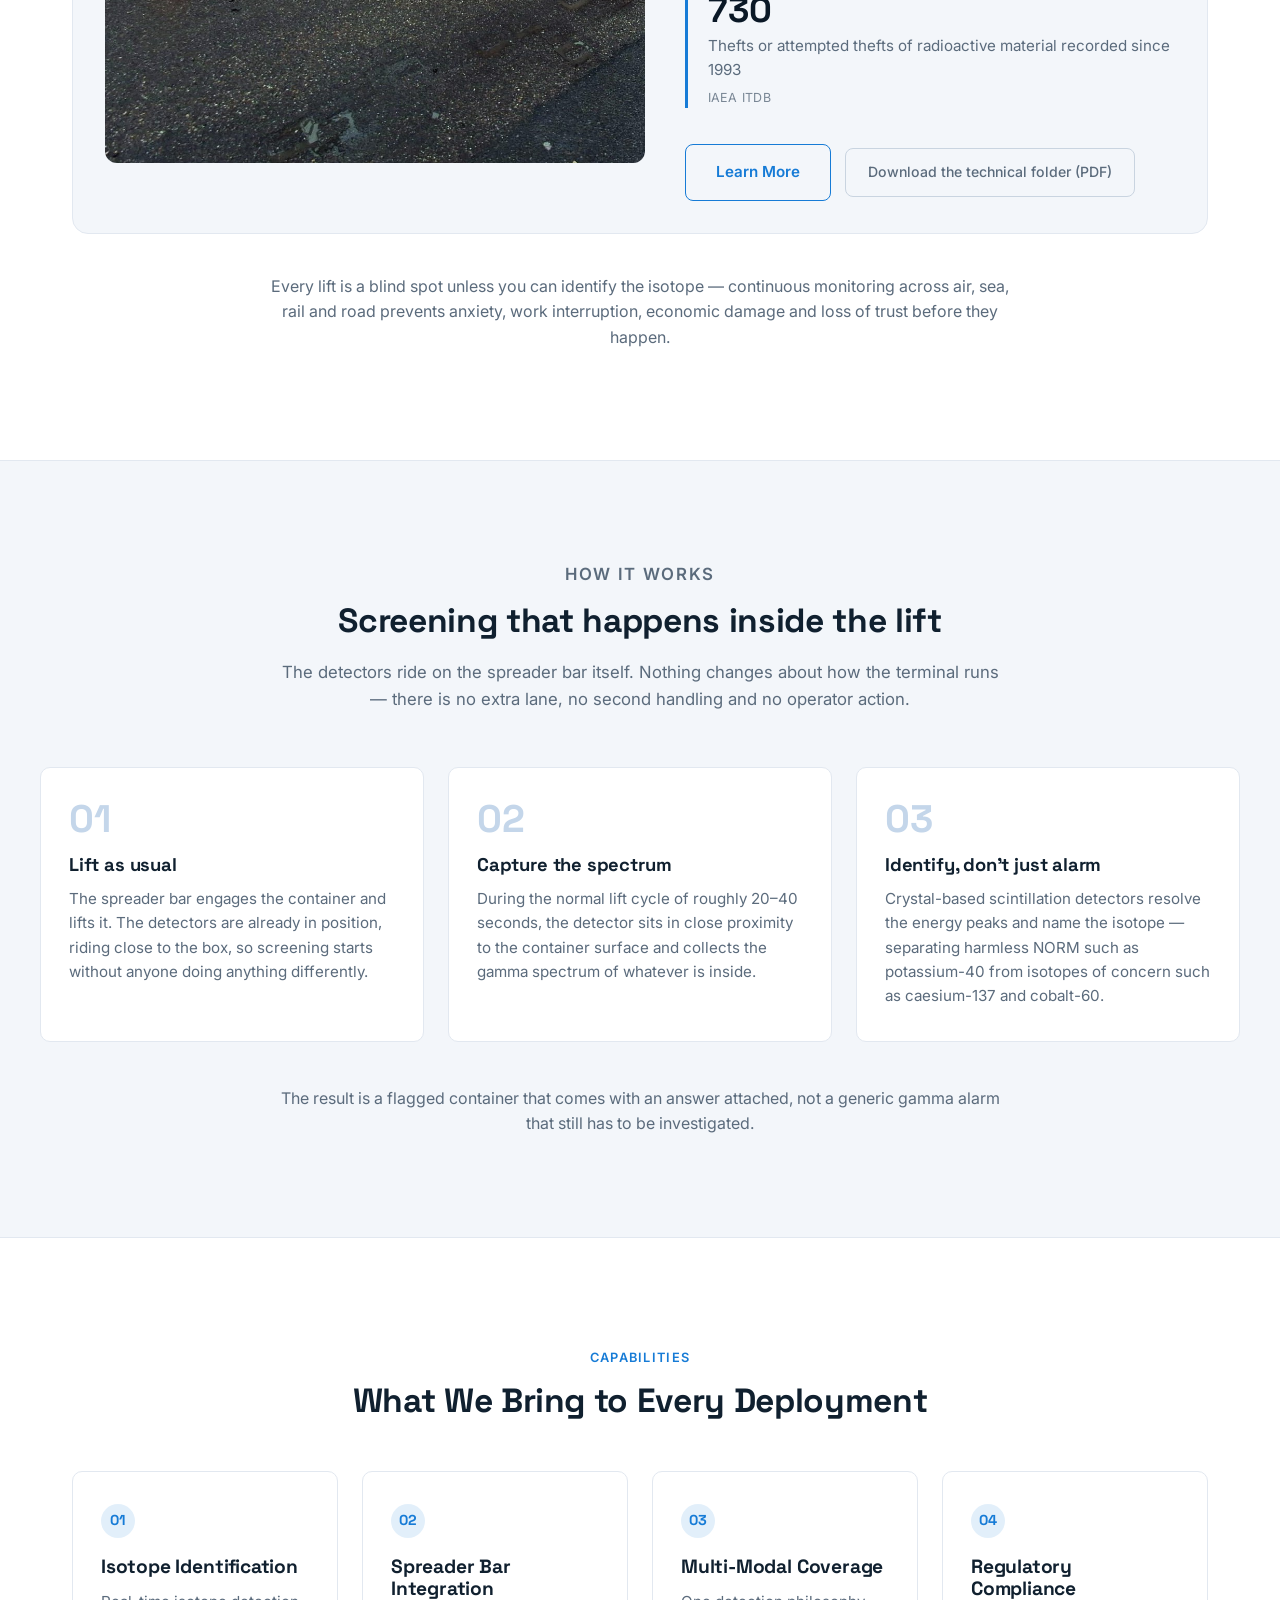
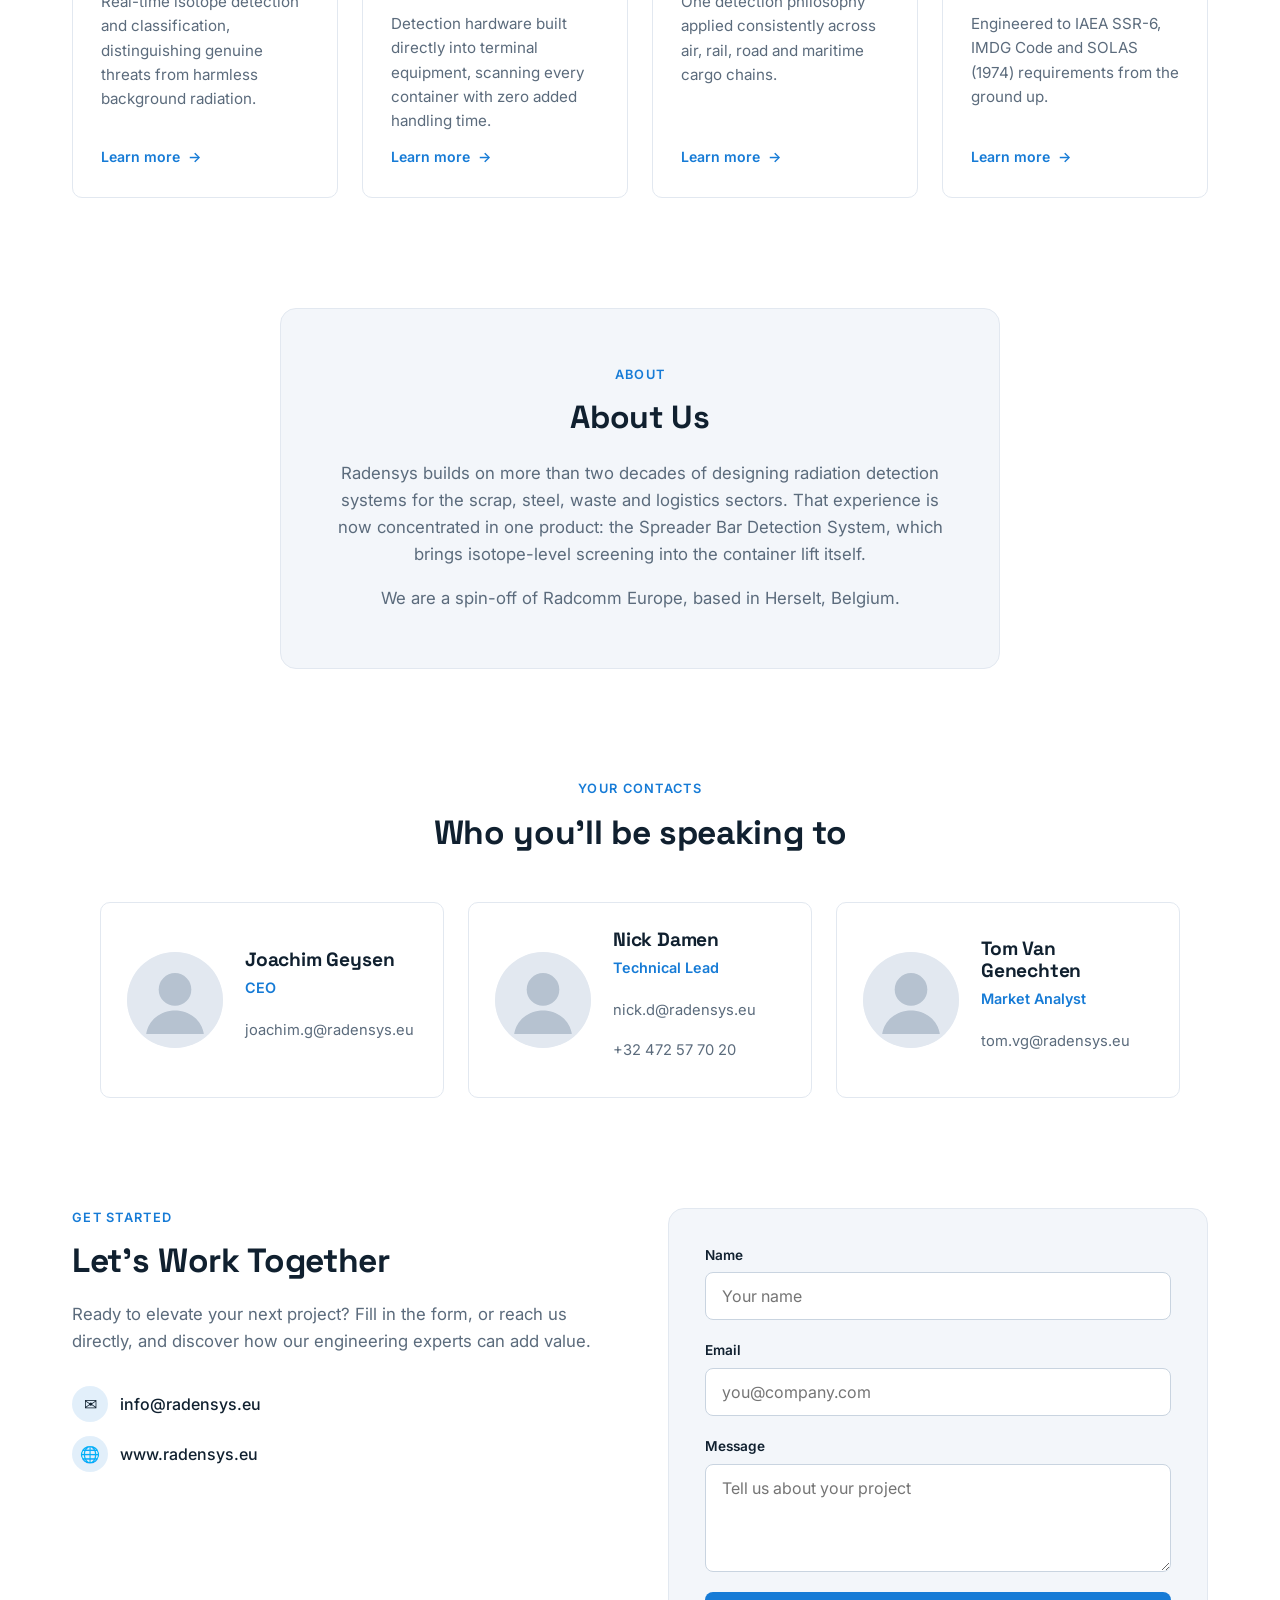
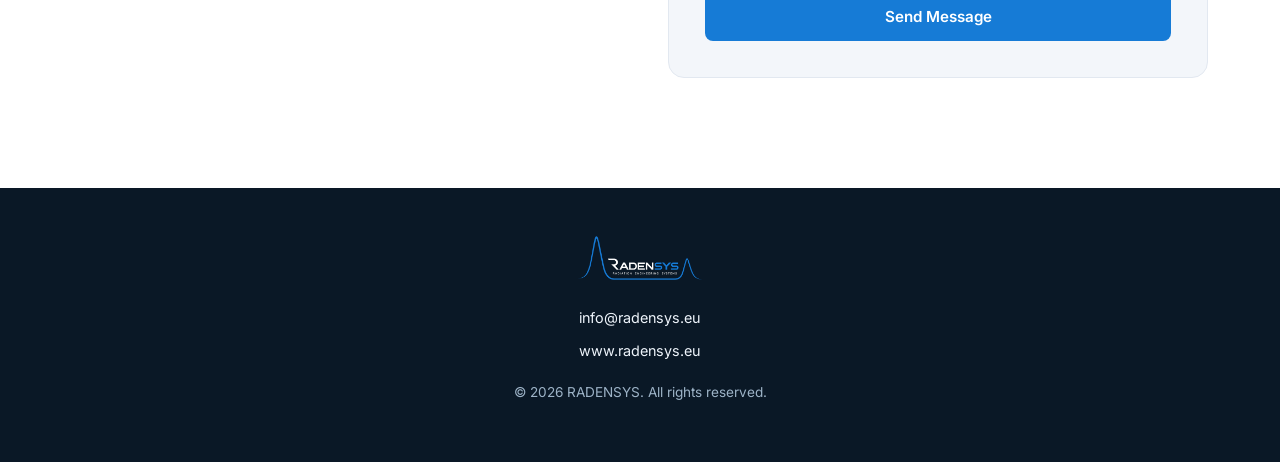
==== commit 911149e8: "Make the capability cards expandable The four capability cards each carried a single sentence, which" ====
--- a/index.html
+++ b/index.html
@@ -157,26 +157,97 @@
     <section class="services-section reveal" id="services">
         <p class="eyebrow">CAPABILITIES</p>
         <h2>What We Bring to Every Deployment</h2>
+        <!--
+            Uitklapbare capability-kaarten. Elk paneel staat in de DOM direct
+            achter zijn eigen kaart, zodat het op mobiel (1 kolom) onder de
+            juiste kaart opent. Vanaf tabletbreedte schuift CSS 'order' de
+            panelen achter de hele rij, waar ze over de volledige breedte
+            openen. De afhandeling staat onderaan main.js.
+        -->
         <div class="grid">
-            <div class="card reveal">
+            <div class="card reveal" data-cap="1">
                 <span class="card-code">01</span>
-                <h3>Isotope Identification</h3>
+                <h3 id="cap-title-1">Isotope Identification</h3>
                 <p>Real-time isotope detection and classification, distinguishing genuine threats from harmless background radiation.</p>
-            </div>
-            <div class="card reveal">
+                <button type="button" class="card-more" data-cap-toggle="1" aria-expanded="false" aria-controls="cap-panel-1">
+                    <span class="card-more-label">Learn more</span>
+                    <span class="card-more-arrow" aria-hidden="true">&rarr;</span>
+                </button>
+            </div>
+            <div class="cap-panel" id="cap-panel-1" data-cap-panel="1" role="region" aria-labelledby="cap-title-1" hidden>
+                <div class="cap-panel-inner">
+                    <p>
+                        Every isotope emits gamma radiation at a characteristic energy. That energy is a
+                        fingerprint: it tells you <em>what</em> is inside the container, not just how much.
+                        Caesium-137 peaks at 662&nbsp;keV, potassium-40 at 1460&nbsp;keV. Standard portal
+                        monitors measure total count rate only and cannot tell the two apart &mdash; which is
+                        why they raise false alarms on fertilizer and ceramics. The SBDS recognises the
+                        difference and leaves natural background radiation alone.
+                    </p>
+                </div>
+            </div>
+
+            <div class="card reveal" data-cap="2">
                 <span class="card-code">02</span>
-                <h3>Spreader Bar Integration</h3>
+                <h3 id="cap-title-2">Spreader Bar Integration</h3>
                 <p>Detection hardware built directly into terminal equipment, scanning every container with zero added handling time.</p>
-            </div>
-            <div class="card reveal">
+                <button type="button" class="card-more" data-cap-toggle="2" aria-expanded="false" aria-controls="cap-panel-2">
+                    <span class="card-more-label">Learn more</span>
+                    <span class="card-more-arrow" aria-hidden="true">&rarr;</span>
+                </button>
+            </div>
+            <div class="cap-panel" id="cap-panel-2" data-cap-panel="2" role="region" aria-labelledby="cap-title-2" hidden>
+                <div class="cap-panel-inner">
+                    <p>
+                        The detectors sit on the spreader bar itself. There is no separate lane, no second
+                        handling and nothing extra for the crane operator to do. During the normal lift cycle
+                        of 20 to 40 seconds the detector sits centimetres from the container wall &mdash;
+                        short distance, long measuring time, and low background out over the water. One
+                        system per crane is enough: every container the crane touches is screened.
+                    </p>
+                </div>
+            </div>
+
+            <div class="card reveal" data-cap="3">
                 <span class="card-code">03</span>
-                <h3>Multi-Modal Coverage</h3>
+                <h3 id="cap-title-3">Multi-Modal Coverage</h3>
                 <p>One detection philosophy applied consistently across air, rail, road and maritime cargo chains.</p>
-            </div>
-            <div class="card reveal">
+                <button type="button" class="card-more" data-cap-toggle="3" aria-expanded="false" aria-controls="cap-panel-3">
+                    <span class="card-more-label">Learn more</span>
+                    <span class="card-more-arrow" aria-hidden="true">&rarr;</span>
+                </button>
+            </div>
+            <div class="cap-panel" id="cap-panel-3" data-cap-panel="3" role="region" aria-labelledby="cap-title-3" hidden>
+                <div class="cap-panel-inner">
+                    <p>
+                        The same detection philosophy applies to air, rail, road and sea freight. Radioactive
+                        material that falls out of regulatory control follows the logistics chain, and that
+                        chain is rarely purely maritime. Radensys builds on more than two decades of
+                        experience with radiation detection in the scrap, steel, waste and logistics sectors.
+                    </p>
+                </div>
+            </div>
+
+            <div class="card reveal" data-cap="4">
                 <span class="card-code">04</span>
-                <h3>Regulatory Compliance</h3>
+                <h3 id="cap-title-4">Regulatory Compliance</h3>
                 <p>Engineered to IAEA SSR-6, IMDG Code and SOLAS (1974) requirements from the ground up.</p>
+                <button type="button" class="card-more" data-cap-toggle="4" aria-expanded="false" aria-controls="cap-panel-4">
+                    <span class="card-more-label">Learn more</span>
+                    <span class="card-more-arrow" aria-hidden="true">&rarr;</span>
+                </button>
+            </div>
+            <div class="cap-panel" id="cap-panel-4" data-cap-panel="4" role="region" aria-labelledby="cap-title-4" hidden>
+                <div class="cap-panel-inner">
+                    <p>
+                        The duty to keep undeclared Class&nbsp;7 cargo out of the chain runs through binding
+                        international instruments: IAEA SSR-6 sets the safety requirements for transporting
+                        radioactive material, the IMDG Code translates them into mandatory rules for
+                        dangerous goods at sea, and SOLAS (1974) is the convention under which compliance is
+                        enforced. The SBDS is designed to meet those requirements without changing how the
+                        terminal works.
+                    </p>
+                </div>
             </div>
         </div>
     </section>
--- a/style.css
+++ b/style.css
@@ -511,7 +511,6 @@
 }
 
 /* ==========================================================
-
    YOUR CONTACTS
    ========================================================== */
 .people-section {
@@ -618,7 +617,6 @@
 }
 
 /* ==========================================================
-
    SERVICES
    ========================================================== */
 .services-section {
@@ -633,15 +631,33 @@
     margin-bottom: 50px;
 }
 
+/* Expliciete kolommen in plaats van auto-fit: de uitklappanelen moeten
+   op een voorspelbare breedte van "onder de eigen kaart" naar "onder de
+   hele rij" schakelen, en dat kan niet als het kolomaantal zelf varieert. */
 .grid {
     display: grid;
-    grid-template-columns: repeat(auto-fit, minmax(250px, 1fr));
+    grid-template-columns: 1fr;
     gap: 24px;
     text-align: left;
 }
 
+@media (min-width: 600px) {
+    .grid {
+        grid-template-columns: repeat(2, 1fr);
+    }
+}
+
+@media (min-width: 1000px) {
+    .grid {
+        grid-template-columns: repeat(4, 1fr);
+    }
+}
+
 .card {
     position: relative;
+    display: flex;
+    flex-direction: column;
+    align-items: flex-start;
     background-color: var(--card-bg);
     border: 1px solid var(--border-color);
     padding: 32px 28px;
@@ -653,6 +669,92 @@
     border-color: var(--accent);
     transform: translateY(-4px);
     box-shadow: 0 16px 32px -20px rgba(16, 32, 47, 0.25);
+}
+
+/* De kaart waarvan het paneel openstaat, blijft gemarkeerd. */
+.card.is-open {
+    border-color: var(--accent);
+    box-shadow: 0 16px 32px -20px rgba(16, 32, 47, 0.25);
+}
+
+/* Subtiele tekstknop: bewust lichter dan de gevulde knoppen elders.
+   margin-top:auto lijnt hem onderaan uit, ook als de kaarten
+   verschillend lange teksten hebben. */
+/* De extra padding-bottom vergroot het tapgebied tot ruim 44px; de
+   negatieve marge haalt die ruimte visueel weer weg, zodat de knop
+   op dezelfde plek blijft staan als voorheen. */
+.card-more {
+    display: inline-flex;
+    align-items: center;
+    gap: 8px;
+    margin-top: auto;
+    margin-bottom: -14px;
+    padding: 14px 0;
+    background: none;
+    border: none;
+    cursor: pointer;
+    font-family: var(--font-body);
+    font-size: 0.88rem;
+    font-weight: 600;
+    color: var(--accent);
+}
+
+.card-more:hover {
+    color: var(--accent-dark);
+}
+
+.card-more-arrow {
+    display: inline-block;
+    transition: transform 0.25s ease;
+}
+
+.card-more[aria-expanded="true"] .card-more-arrow {
+    transform: rotate(90deg);
+}
+
+/* Het paneel loopt over de volledige breedte van de rij. Hoogte wordt
+   door main.js gezet (0 <-> scrollHeight) zodat de animatie klopt bij
+   een onbekende tekstlengte. */
+.cap-panel {
+    grid-column: 1 / -1;
+    height: 0;
+    overflow: hidden;
+    transition: height 0.25s ease;
+    background-color: var(--bg-soft);
+    border: 1px solid var(--border-color);
+    border-radius: 10px;
+}
+
+.cap-panel-inner {
+    padding: 28px 30px;
+}
+
+.cap-panel-inner p {
+    color: var(--text-muted);
+    font-size: 1rem;
+    max-width: 80ch;
+}
+
+.cap-panel-inner em {
+    color: var(--text-main);
+    font-style: italic;
+}
+
+/* Vanaf twee kolommen schuiven de panelen achter alle kaarten, zodat het
+   paneel onder de volledige rij opent in plaats van de rij open te breken.
+   Op mobiel (1 kolom) blijft de bronvolgorde staan: daar opent het paneel
+   direct onder de kaart waar je op klikte. */
+@media (min-width: 600px) {
+    .cap-panel {
+        order: 1;
+    }
+}
+
+@media (prefers-reduced-motion: reduce) {
+    .cap-panel,
+    .card-more-arrow {
+        transition: none;
+    }
 }
 
 .card-code {
@@ -1143,6 +1245,76 @@
     box-shadow: none;
 }
 
+/* Persoonlijke contactkaarten. Mobiel-eerst: één kolom, naast elkaar
+   zodra er ruimte is. Alleen tekst, geen foto's. */
+.link-people {
+    display: grid;
+    grid-template-columns: 1fr;
+    gap: 12px;
+    margin-bottom: 32px;
+    text-align: left;
+}
+
+.person-card {
+    display: flex;
+    flex-direction: column;
+    align-items: flex-start;
+    gap: 3px;
+    padding: 20px 22px;
+    background-color: rgba(255, 255, 255, 0.04);
+    border: 1px solid rgba(255, 255, 255, 0.14);
+    border-radius: 10px;
+}
+
+.person-card h2 {
+    font-size: 1.05rem;
+    color: #ffffff;
+    margin-bottom: 1px;
+}
+
+.person-card-role {
+    color: #6db4f2;
+    font-size: 0.82rem;
+    font-weight: 600;
+    letter-spacing: 0.02em;
+    margin-bottom: 8px;
+}
+
+/* Ruime tapzone: dit wordt vrijwel altijd op een telefoon geopend, dus
+   e-mail en telefoonnummer moeten comfortabel raakbaar zijn. */
+.person-card a {
+    color: var(--text-on-dark-muted);
+    text-decoration: none;
+    font-size: 0.9rem;
+    padding: 11px 0;
+    min-height: 44px;
+    display: flex;
+    align-items: center;
+    word-break: break-word;
+}
+
+.person-card a:hover {
+    color: var(--accent);
+}
+
+.person-card-save {
+    margin-top: 4px;
+    color: #ffffff !important;
+    font-weight: 600;
+    font-size: 0.85rem !important;
+    border: 1px solid rgba(255, 255, 255, 0.28);
+    border-radius: 7px;
+    padding: 11px 18px !important;
+    justify-content: center;
+    align-self: stretch;
+}
+
+.person-card-save:hover {
+    color: var(--accent) !important;
+    border-color: var(--accent);
+    background-color: rgba(255, 255, 255, 0.05);
+}
+
 .link-meta {
     display: flex;
     flex-direction: column;
@@ -1158,6 +1330,40 @@
 
 .link-meta a:hover {
     color: var(--accent);
+}
+
+/* Vanaf tabletbreedte staan de twee contactkaarten naast elkaar. De
+   kolom met knoppen blijft daarbij op zijn oorspronkelijke breedte,
+   zodat de knoppen niet onnodig uitrekken. */
+@media (min-width: 700px) {
+    .link-card {
+        max-width: 660px;
+    }
+
+    .link-logo,
+    .link-tagline,
+    .link-actions {
+        max-width: 400px;
+        margin-left: auto;
+        margin-right: auto;
+    }
+
+    .link-people {
+        grid-template-columns: 1fr 1fr;
+        gap: 16px;
+    }
+}
+
+/* Vanaf deze breedte passen de drie contactkaarten op één rij, wat er
+   evenwichtiger uitziet dan twee kaarten met een losse derde eronder. */
+@media (min-width: 920px) {
+    .link-card {
+        max-width: 900px;
+    }
+
+    .link-people {
+        grid-template-columns: repeat(3, 1fr);
+    }
 }
 
 /* ==========================================================
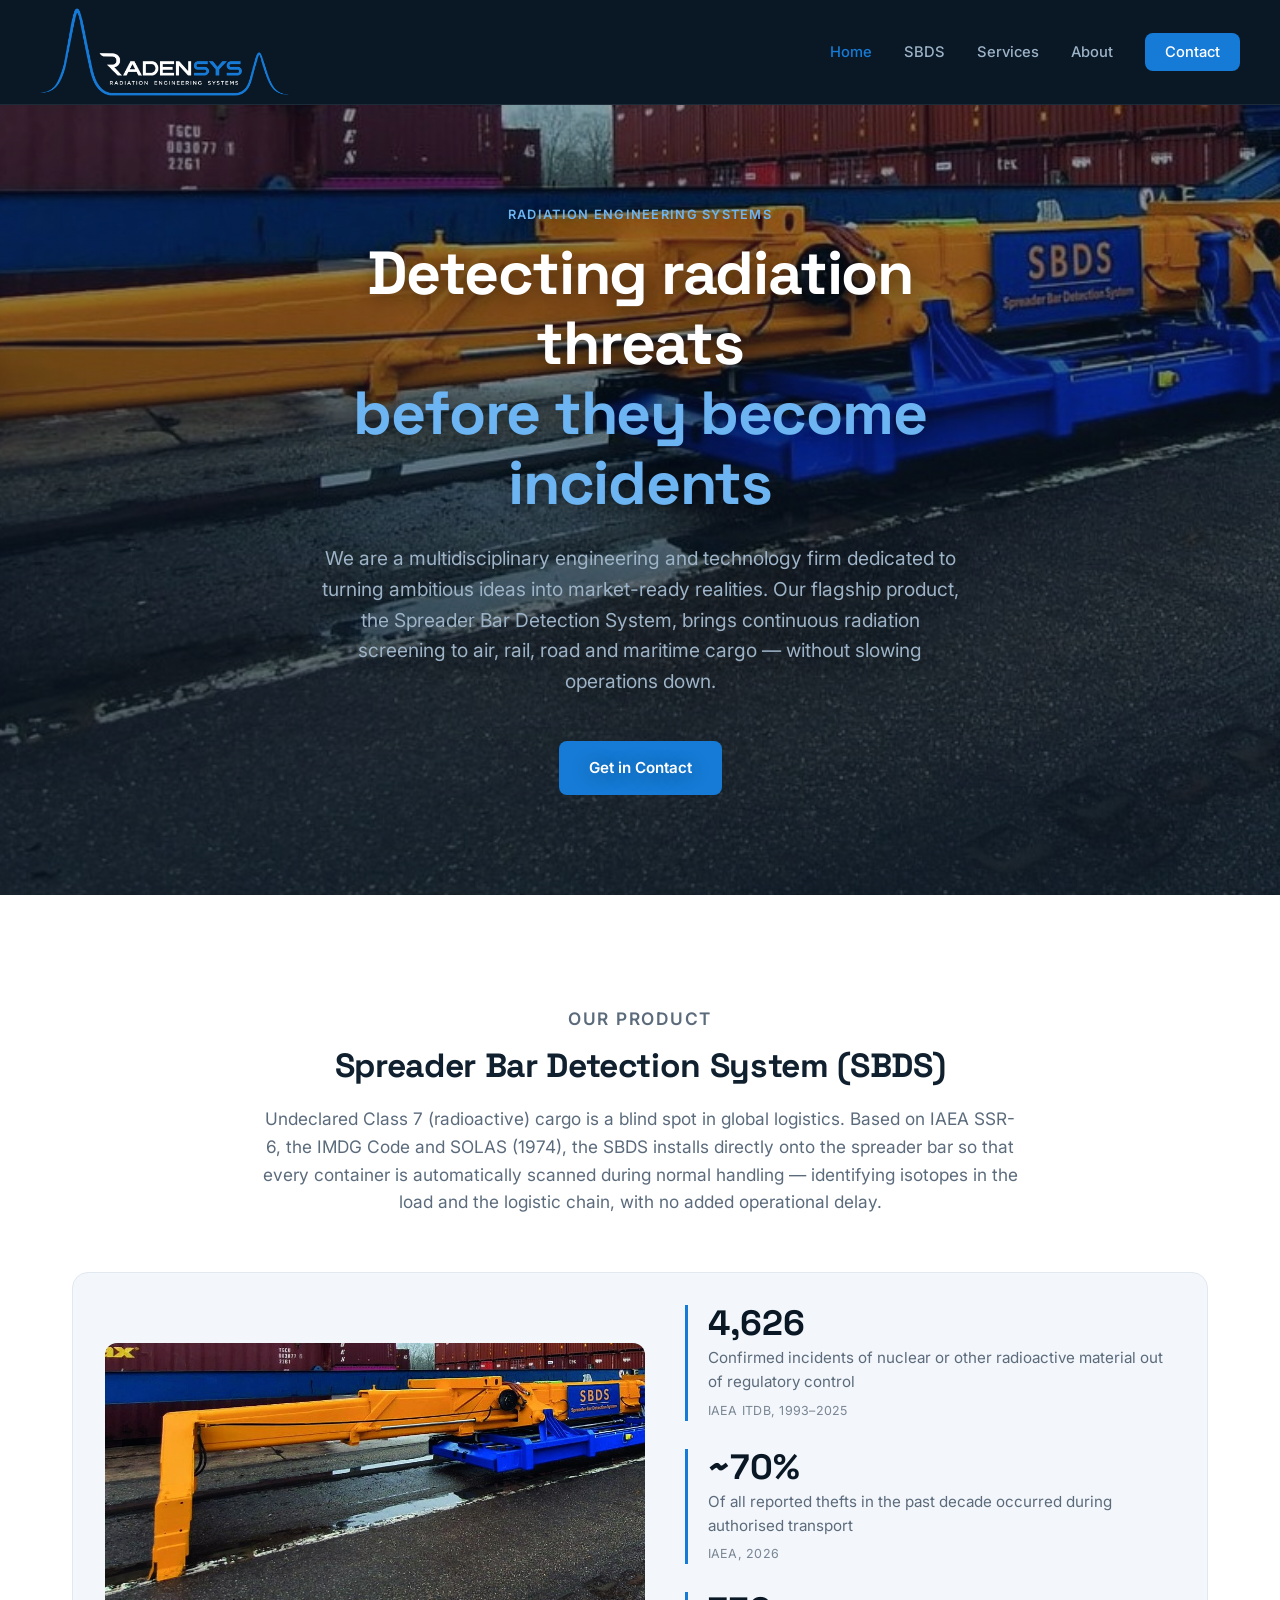
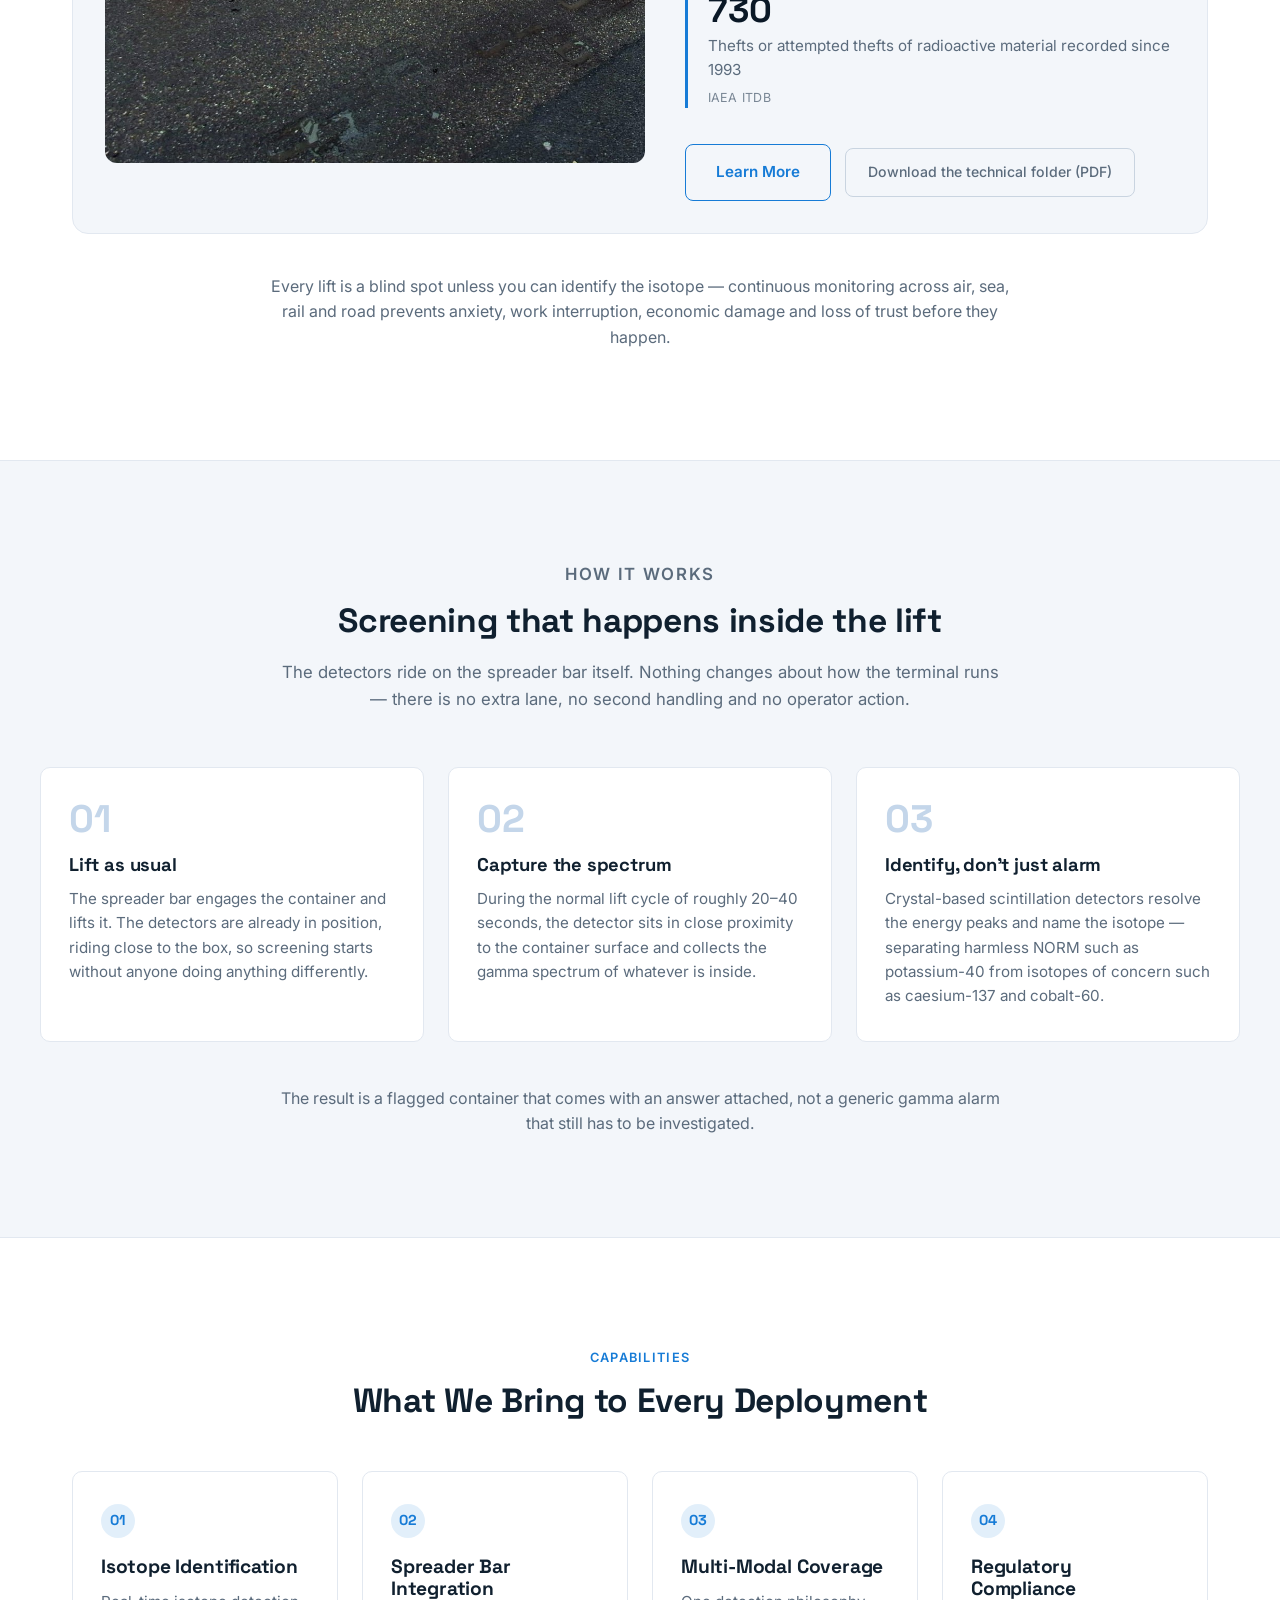
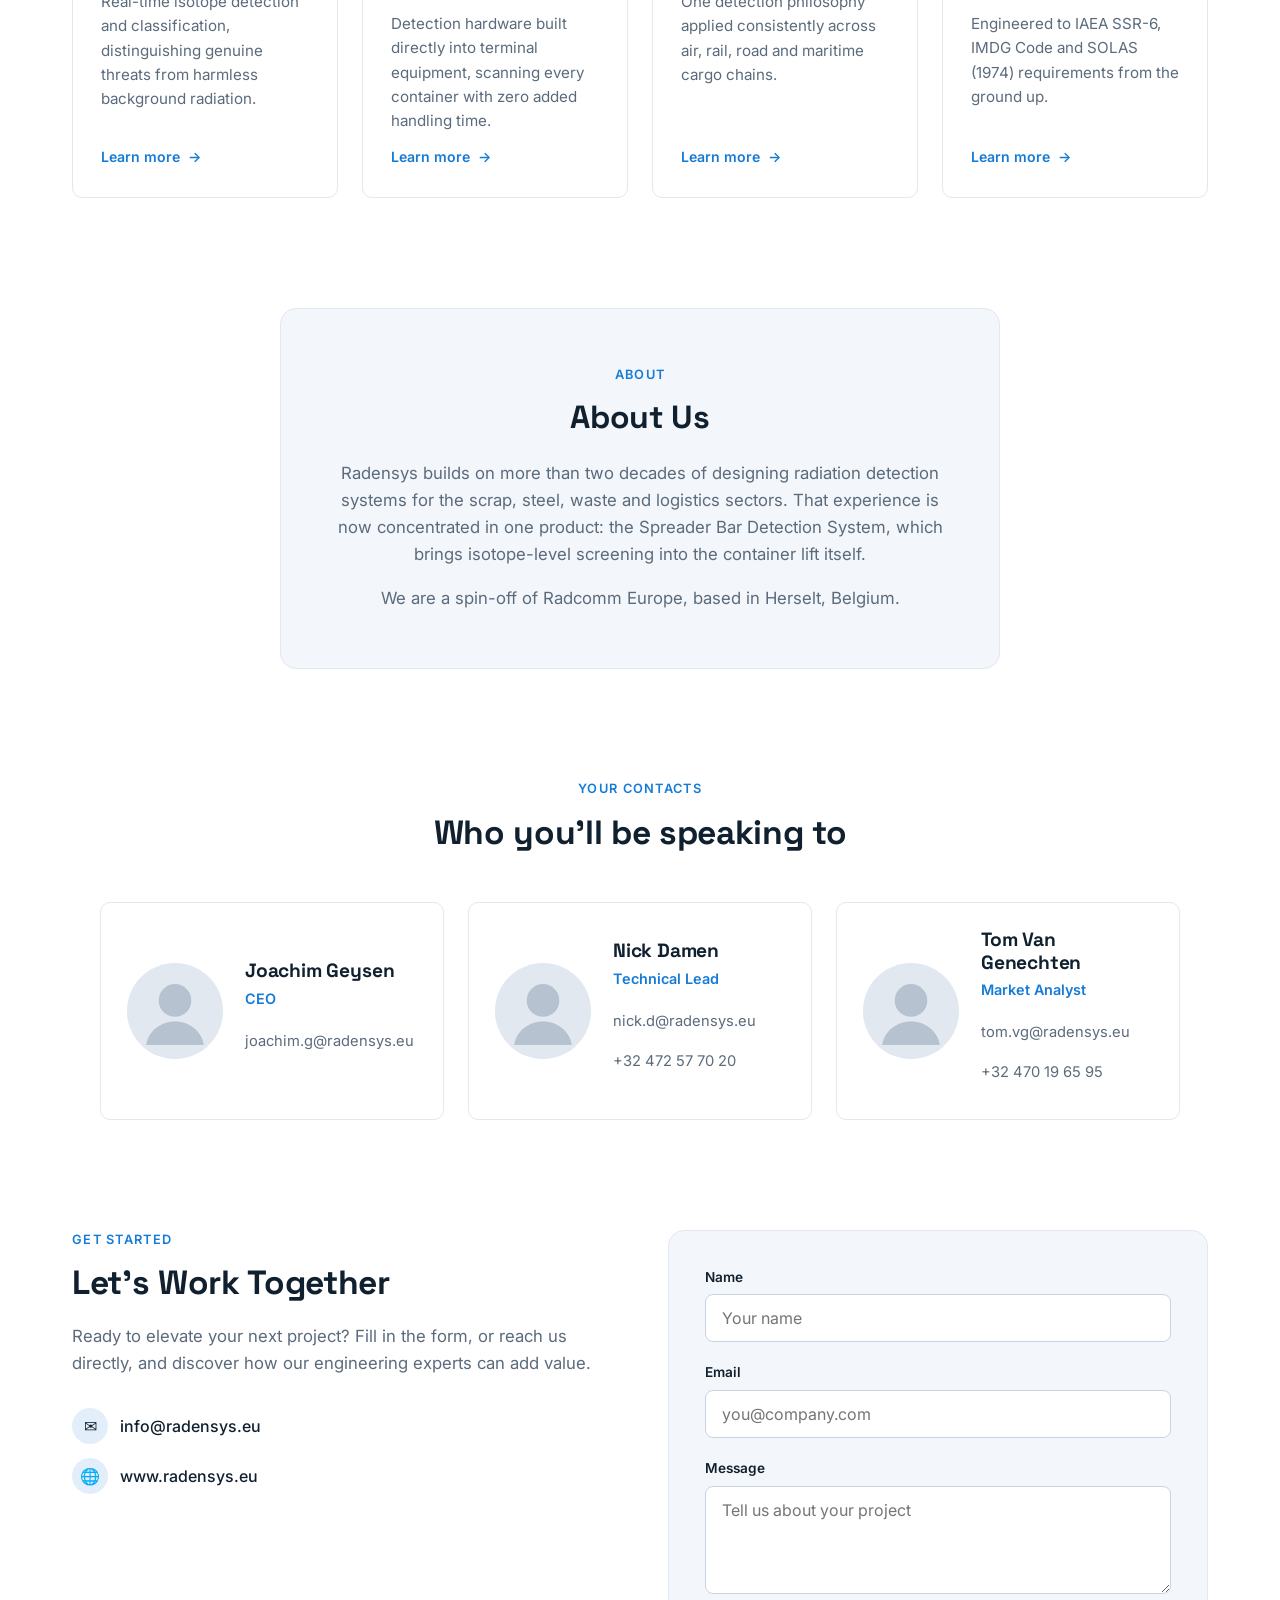
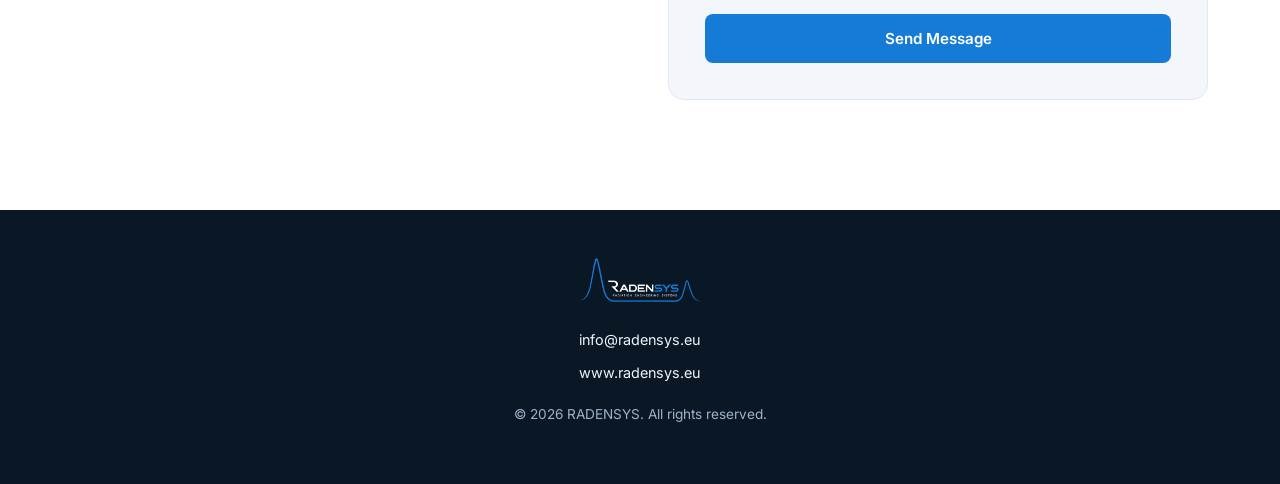
==== commit 3c551134: "Add Tom Van Genechten's mobile number Now listed on the homepage contacts, on the business-card land" ====
--- a/index.html
+++ b/index.html
@@ -316,6 +316,7 @@
                     <p class="person-role">Market Analyst</p>
                     <div class="person-contact">
                         <a href="mailto:tom.vg@radensys.eu">tom.vg@radensys.eu</a>
+                        <a href="tel:+32470196595">+32 470 19 65 95</a>
                     </div>
                 </div>
             </div>
